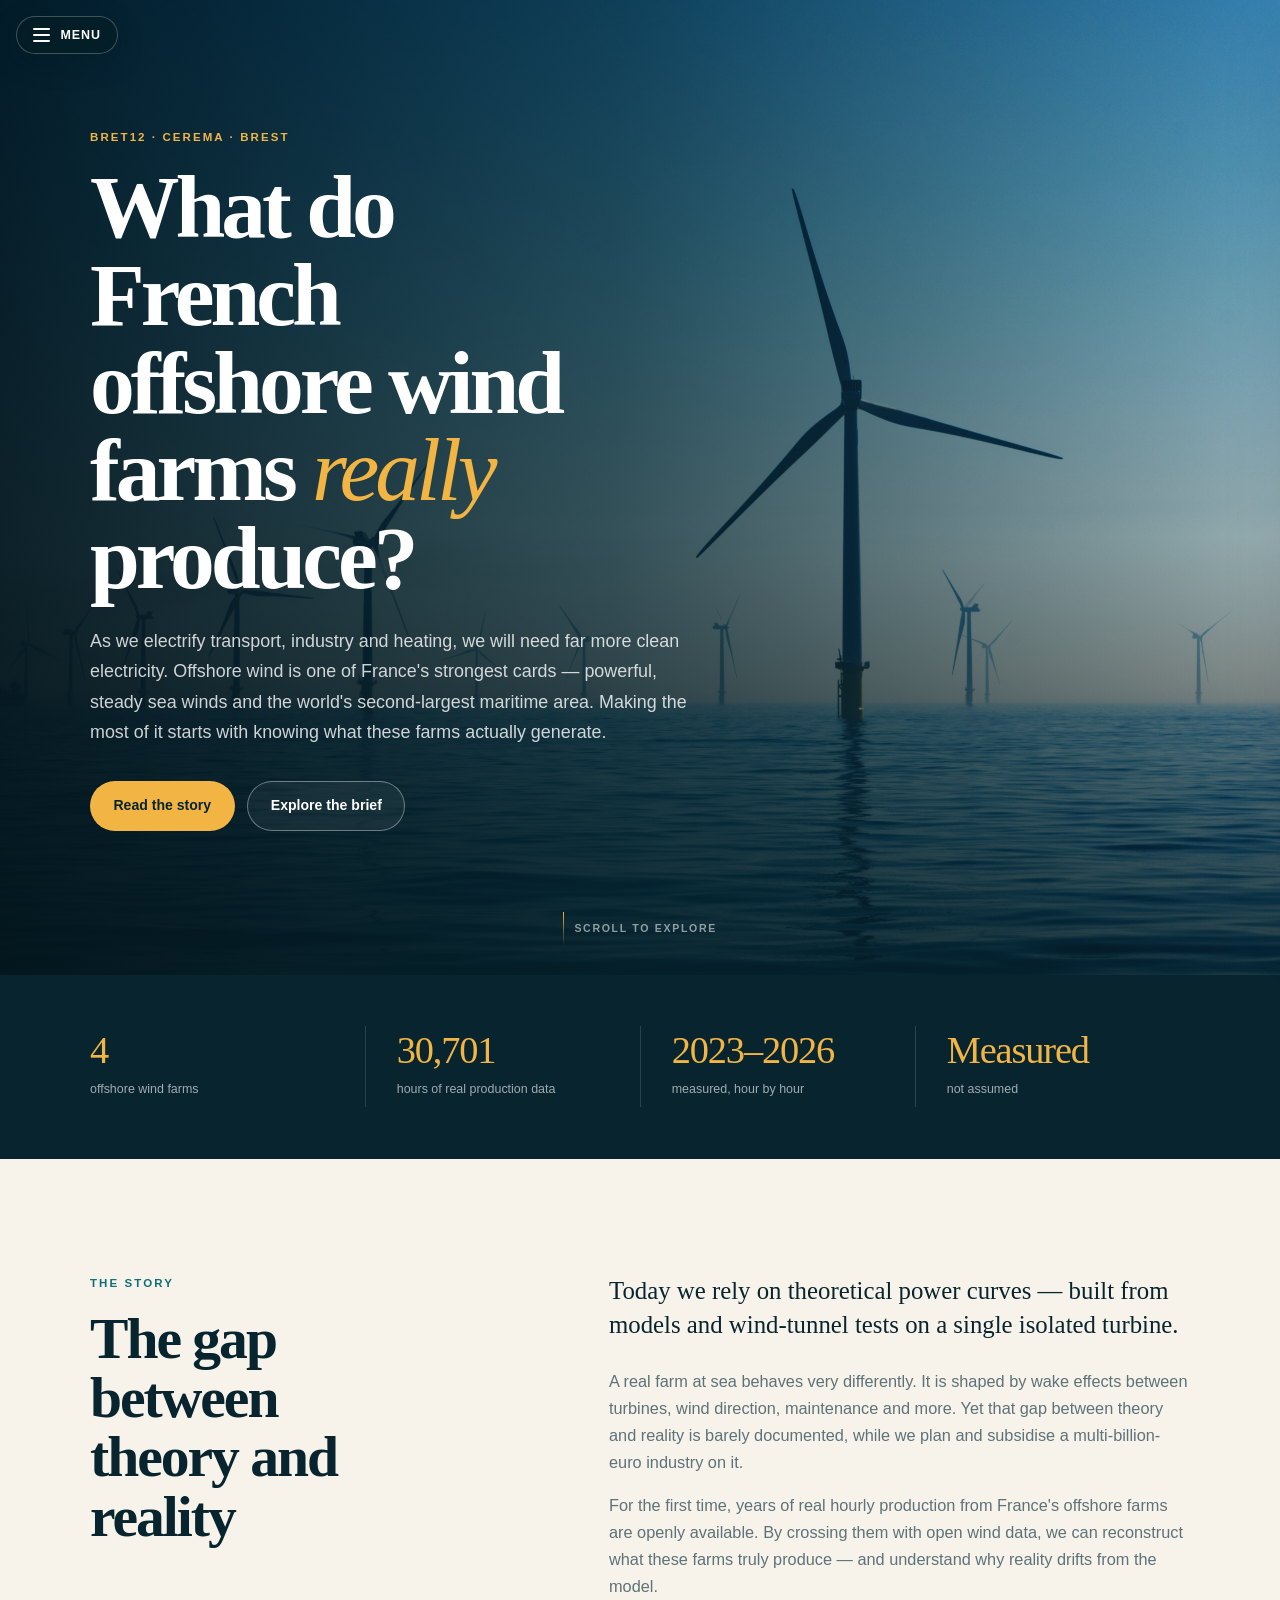
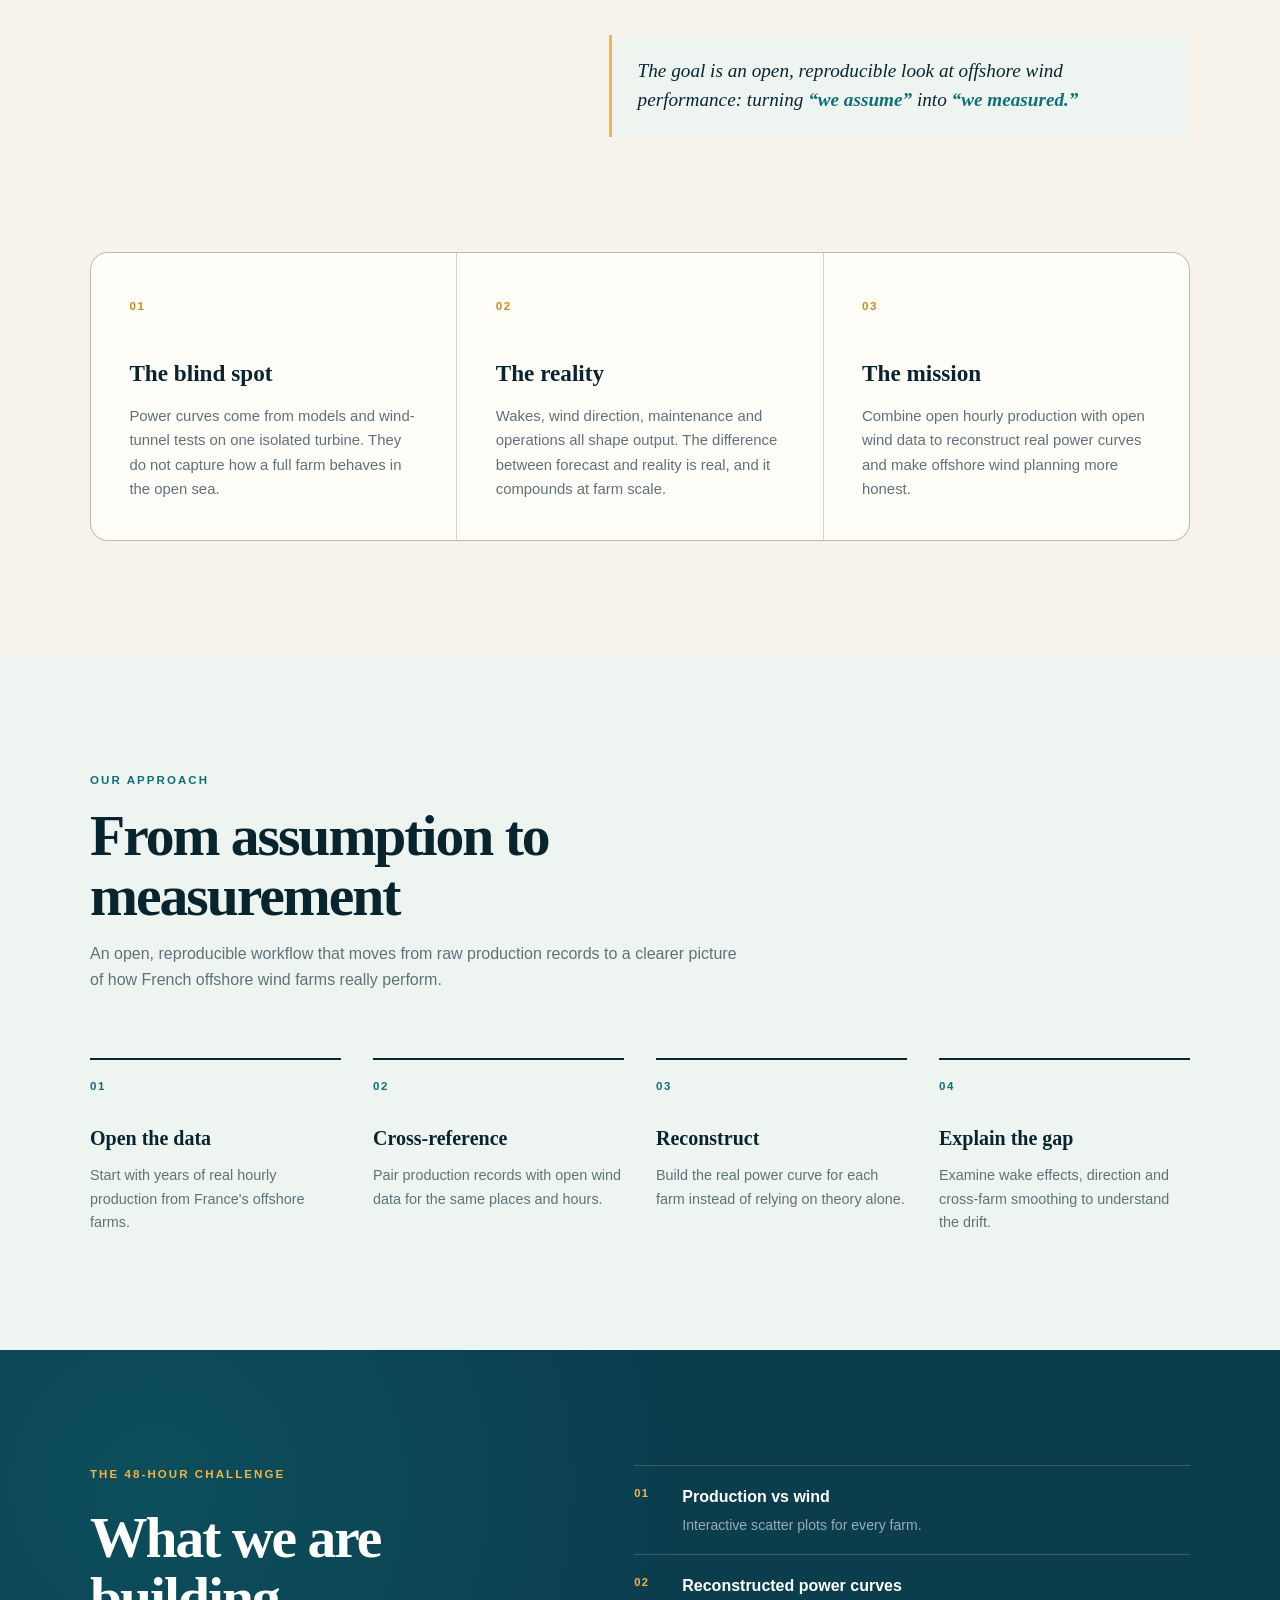
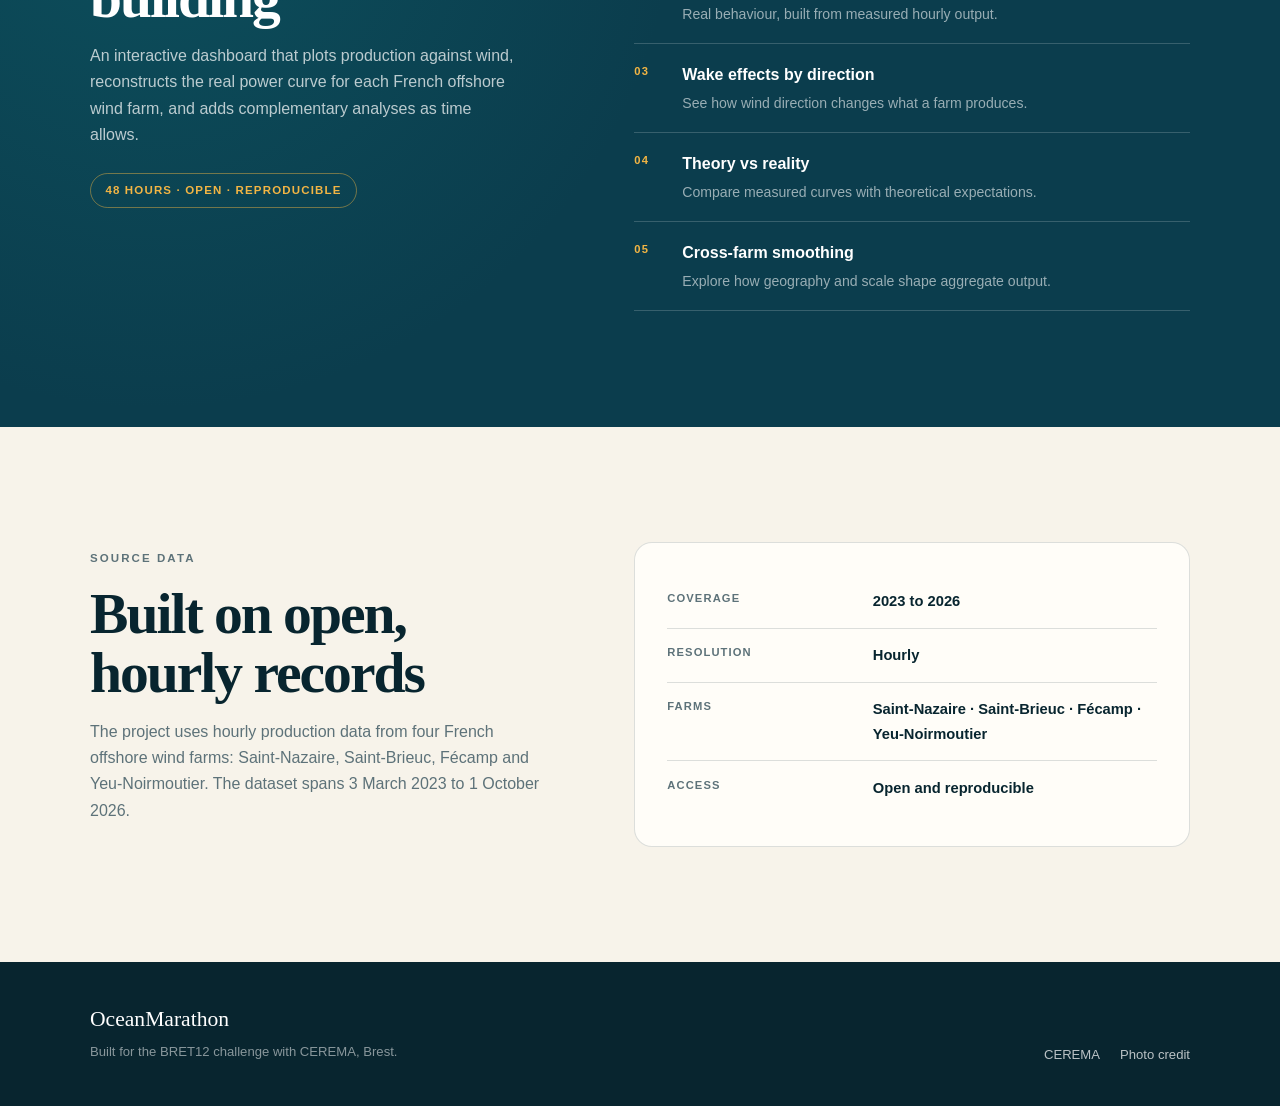
==== webpage/index.html @ 5b28c63f "Functional Webapp...remaining features, season based charts and extrapolate new windfarm.." ====
<!DOCTYPE html>
<html lang="en">

<head>
  <meta charset="UTF-8">
  <meta name="viewport" content="width=device-width, initial-scale=1.0">
  <meta name="description"
    content="OceanMarathon — an open, reproducible look at the real performance of French offshore wind farms.">
  <title>OceanMarathon — The real output of French offshore wind</title>
  <link rel="stylesheet" href="styles.css">
</head>

<body>
  <button class="panel-toggle" id="panelToggle" type="button" aria-controls="sidePanel" aria-expanded="false"
    aria-label="Open project menu">
    <span class="panel-toggle__icon" aria-hidden="true">
      <span></span>
      <span></span>
      <span></span>
    </span>
    <span class="panel-toggle__text">Menu</span>
  </button>

  <div class="panel-overlay" id="panelOverlay" aria-hidden="true"></div>

  <aside class="side-panel" id="sidePanel" aria-label="Project menu" aria-hidden="true">
    <div class="side-panel__inner">
      <p class="eyebrow">BRET12 · CEREMA</p>
      <h2 class="side-panel__title">OceanMarathon</h2>
      <p class="side-panel__lead">Turning assumptions about offshore wind into measurements.</p>

      <nav class="side-nav" aria-label="On this page">
        <a href="#overview">Overview</a>
        <a href="all4windfarms.html">All four wind farms</a>
        <a href="consumption.html">Commune coverage</a>
        <!-- <a href="saint-nazaire.html">Saint-Nazaire</a>
        <a href="saint-brieuc.html">Saint-Brieuc</a>
        <a href="fecamp.html">Fécamp</a>
        <a href="yeu-noirmoutier.html">Yeu-Noirmoutier</a> -->
        <a href="#story">The story</a>
        <a href="#approach">Our approach</a>
        <a href="#challenge">The 48-hour challenge</a>
        <a href="#data">Source data</a>
      </nav>

      <div class="side-panel__facts">
        <h3>Project facts</h3>
        <dl>
          <div>
            <dt>Organisation</dt>
            <dd>CEREMA</dd>
          </div>
          <div>
            <dt>Location</dt>
            <dd>Brest, France</dd>
          </div>
          <div>
            <dt>Challenge owner</dt>
            <dd>Matthieu Suire</dd>
          </div>
          <div>
            <dt>Focus</dt>
            <dd>Climate, energy and spatial planning</dd>
          </div>
          <div>
            <dt>Dataset</dt>
            <dd>30,701 hourly readings across four French offshore farms, 2023–2026</dd>
          </div>
        </dl>
      </div>

      <div class="side-panel__footer">
        <a href="https://www.cerema.fr/fr" target="_blank" rel="noreferrer">Visit CEREMA</a>
        <a href="https://unsplash.com/photos/white-electic-windmill-pONBhDyOFoM" target="_blank" rel="noreferrer">Photo:
          Nicholas Doherty</a>
      </div>
    </div>
  </aside>

  <main>
    <section class="hero" id="overview">
      <div class="hero__media" aria-hidden="true"></div>
      <div class="hero__content reveal">
        <p class="eyebrow eyebrow--light">BRET12 · CEREMA · Brest</p>
        <h1>What do French offshore wind farms <em>really</em> produce?</h1>
        <p class="hero__lead">
          As we electrify transport, industry and heating, we will need far more clean electricity.
          Offshore wind is one of France's strongest cards — powerful, steady sea winds and the
          world's second-largest maritime area. Making the most of it starts with knowing what
          these farms actually generate.
        </p>
        <div class="hero__actions">
          <a class="button button--primary" href="#story">Read the story</a>
          <a class="button button--ghost" href="#challenge">Explore the brief</a>
        </div>
      </div>
      <div class="hero__scroll" aria-hidden="true">
        <span></span>
        Scroll to explore
      </div>
    </section>

    <section class="stats" aria-label="Project at a glance">
      <div class="container stats__grid">
        <div class="stat reveal">
          <strong>4</strong>
          <span>offshore wind farms</span>
        </div>
        <div class="stat reveal">
          <strong>30,701</strong>
          <span>hours of real production data</span>
        </div>
        <div class="stat reveal">
          <strong>2023–2026</strong>
          <span>measured, hour by hour</span>
        </div>
        <div class="stat reveal">
          <strong>Measured</strong>
          <span>not assumed</span>
        </div>
      </div>
    </section>

    <section class="section story" id="story">
      <div class="container story__grid">
        <div class="story__intro reveal">
          <p class="eyebrow">The story</p>
          <h2>The gap between theory and reality</h2>
        </div>
        <div class="story__copy reveal">
          <p class="story__lead">
            Today we rely on theoretical power curves — built from models and wind-tunnel tests
            on a single isolated turbine.
          </p>
          <p>
            A real farm at sea behaves very differently. It is shaped by wake effects between
            turbines, wind direction, maintenance and more. Yet that gap between theory and
            reality is barely documented, while we plan and subsidise a multi-billion-euro
            industry on it.
          </p>
          <p>
            For the first time, years of real hourly production from France's offshore farms are
            openly available. By crossing them with open wind data, we can reconstruct what these
            farms truly produce — and understand why reality drifts from the model.
          </p>
          <blockquote>
            The goal is an open, reproducible look at offshore wind performance: turning
            <strong>“we assume”</strong> into <strong>“we measured.”</strong>
          </blockquote>
        </div>
      </div>
    </section>

    <section class="section cards-section" aria-label="Why this matters">
      <div class="container">
        <div class="card-grid">
          <article class="card reveal">
            <span class="card__number">01</span>
            <h3>The blind spot</h3>
            <p>
              Power curves come from models and wind-tunnel tests on one isolated turbine.
              They do not capture how a full farm behaves in the open sea.
            </p>
          </article>
          <article class="card reveal">
            <span class="card__number">02</span>
            <h3>The reality</h3>
            <p>
              Wakes, wind direction, maintenance and operations all shape output. The difference
              between forecast and reality is real, and it compounds at farm scale.
            </p>
          </article>
          <article class="card reveal">
            <span class="card__number">03</span>
            <h3>The mission</h3>
            <p>
              Combine open hourly production with open wind data to reconstruct real power curves
              and make offshore wind planning more honest.
            </p>
          </article>
        </div>
      </div>
    </section>

    <section class="section approach" id="approach">
      <div class="container">
        <div class="section-heading reveal">
          <p class="eyebrow">Our approach</p>
          <h2>From assumption to measurement</h2>
          <p>
            An open, reproducible workflow that moves from raw production records to a clearer
            picture of how French offshore wind farms really perform.
          </p>
        </div>
        <ol class="steps">
          <li class="step reveal">
            <span class="step__index">01</span>
            <div>
              <h3>Open the data</h3>
              <p>Start with years of real hourly production from France's offshore farms.</p>
            </div>
          </li>
          <li class="step reveal">
            <span class="step__index">02</span>
            <div>
              <h3>Cross-reference</h3>
              <p>Pair production records with open wind data for the same places and hours.</p>
            </div>
          </li>
          <li class="step reveal">
            <span class="step__index">03</span>
            <div>
              <h3>Reconstruct</h3>
              <p>Build the real power curve for each farm instead of relying on theory alone.</p>
            </div>
          </li>
          <li class="step reveal">
            <span class="step__index">04</span>
            <div>
              <h3>Explain the gap</h3>
              <p>Examine wake effects, direction and cross-farm smoothing to understand the drift.</p>
            </div>
          </li>
        </ol>
      </div>
    </section>

    <section class="section challenge" id="challenge">
      <div class="container challenge__grid">
        <div class="challenge__intro reveal">
          <p class="eyebrow eyebrow--light">The 48-hour challenge</p>
          <h2>What we are building</h2>
          <p>
            An interactive dashboard that plots production against wind, reconstructs the real
            power curve for each French offshore wind farm, and adds complementary analyses as
            time allows.
          </p>
          <span class="badge">48 hours · open · reproducible</span>
        </div>
        <ul class="challenge__list reveal">
          <li>
            <span>01</span>
            <div>
              <h3>Production vs wind</h3>
              <p>Interactive scatter plots for every farm.</p>
            </div>
          </li>
          <li>
            <span>02</span>
            <div>
              <h3>Reconstructed power curves</h3>
              <p>Real behaviour, built from measured hourly output.</p>
            </div>
          </li>
          <li>
            <span>03</span>
            <div>
              <h3>Wake effects by direction</h3>
              <p>See how wind direction changes what a farm produces.</p>
            </div>
          </li>
          <li>
            <span>04</span>
            <div>
              <h3>Theory vs reality</h3>
              <p>Compare measured curves with theoretical expectations.</p>
            </div>
          </li>
          <li>
            <span>05</span>
            <div>
              <h3>Cross-farm smoothing</h3>
              <p>Explore how geography and scale shape aggregate output.</p>
            </div>
          </li>
        </ul>
      </div>
    </section>

    <section class="section data" id="data">
      <div class="container data__grid">
        <div class="reveal">
          <p class="eyebrow">Source data</p>
          <h2>Built on open, hourly records</h2>
          <p>
            The project uses hourly production data from four French offshore wind farms:
            Saint-Nazaire, Saint-Brieuc, Fécamp and Yeu-Noirmoutier. The dataset spans
            3 March 2023 to 1 October 2026.
          </p>
        </div>
        <div class="data__panel reveal">
          <div>
            <span class="data__label">Coverage</span>
            <strong>2023 to 2026</strong>
          </div>
          <div>
            <span class="data__label">Resolution</span>
            <strong>Hourly</strong>
          </div>
          <div>
            <span class="data__label">Farms</span>
            <strong>Saint-Nazaire · Saint-Brieuc · Fécamp · Yeu-Noirmoutier</strong>
          </div>
          <div>
            <span class="data__label">Access</span>
            <strong>Open and reproducible</strong>
          </div>
        </div>
      </div>
    </section>
  </main>

  <footer class="footer">
    <div class="container footer__inner">
      <div>
        <p class="footer__brand">OceanMarathon</p>
        <p>Built for the BRET12 challenge with CEREMA, Brest.</p>
      </div>
      <div class="footer__links">
        <a href="https://www.cerema.fr/fr" target="_blank" rel="noreferrer">CEREMA</a>
        <a href="https://unsplash.com/photos/white-electic-windmill-pONBhDyOFoM" target="_blank" rel="noreferrer">Photo
          credit</a>
      </div>
    </div>
  </footer>

  <script src="script.js"></script>
</body>

</html>
---- webpage/styles.css ----
:root {
  --ink: #08252f;
  --ocean: #0b3d4d;
  --sea: #0f6f78;
  --sea-soft: #dcece8;
  --foam: #eef5f1;
  --sand: #f7f3ea;
  --paper: #fffdf8;
  --accent: #f2b544;
  --accent-deep: #c98a1f;
  --text: #1c343d;
  --muted: #5d7279;
  --line: rgba(8, 37, 47, 0.14);
  --shadow: 0 24px 70px rgba(4, 24, 31, 0.18);
  --serif: "Iowan Old Style", "Palatino Linotype", "Book Antiqua", Georgia, serif;
  --sans: "Segoe UI", "Helvetica Neue", Arial, sans-serif;
}

*,
*::before,
*::after {
  box-sizing: border-box;
}

html {
  scroll-behavior: smooth;
  scroll-padding-top: 2rem;
}

body {
  margin: 0;
  background: var(--sand);
  color: var(--text);
  font-family: var(--sans);
  font-size: 1rem;
  line-height: 1.65;
  -webkit-font-smoothing: antialiased;
}

body.panel-open {
  overflow: hidden;
}

h1,
h2,
h3,
p {
  margin-top: 0;
}

h1,
h2,
h3 {
  color: var(--ink);
  font-family: var(--serif);
  font-weight: 600;
}

a {
  color: inherit;
}

.container {
  width: 100%;
  max-width: 1180px;
  margin-inline: auto;
  padding-inline: clamp(1.25rem, 4vw, 2.5rem);
}

.eyebrow {
  margin-bottom: 1rem;
  color: var(--sea);
  font-size: 0.72rem;
  font-weight: 700;
  letter-spacing: 0.18em;
  text-transform: uppercase;
}

.eyebrow--light {
  color: var(--accent);
}

.panel-toggle {
  position: fixed;
  z-index: 1002;
  top: 1rem;
  left: 1rem;
  display: inline-flex;
  align-items: center;
  gap: 0.65rem;
  padding: 0.7rem 1rem;
  border: 1px solid rgba(255, 255, 255, 0.24);
  border-radius: 999px;
  background: rgba(5, 30, 38, 0.72);
  color: #fff;
  font-family: var(--sans);
  font-size: 0.78rem;
  font-weight: 700;
  letter-spacing: 0.08em;
  text-transform: uppercase;
  cursor: pointer;
  backdrop-filter: blur(12px);
  -webkit-backdrop-filter: blur(12px);
  box-shadow: 0 8px 28px rgba(4, 24, 31, 0.22);
  transition: background 180ms ease, border-color 180ms ease, transform 180ms ease;
}

.panel-toggle:hover {
  background: rgba(5, 30, 38, 0.92);
  border-color: rgba(255, 255, 255, 0.45);
  transform: translateY(-1px);
}

.panel-toggle:focus-visible {
  outline: 3px solid var(--accent);
  outline-offset: 3px;
}

.panel-toggle__icon {
  position: relative;
  display: grid;
  width: 17px;
  gap: 4px;
}

.panel-toggle__icon span {
  display: block;
  width: 100%;
  height: 2px;
  background: currentColor;
  border-radius: 2px;
  transition: transform 260ms ease, opacity 180ms ease;
}

body.panel-open .panel-toggle__icon span:nth-child(1) {
  transform: translateY(6px) rotate(45deg);
}

body.panel-open .panel-toggle__icon span:nth-child(2) {
  opacity: 0;
}

body.panel-open .panel-toggle__icon span:nth-child(3) {
  transform: translateY(-6px) rotate(-45deg);
}

.panel-overlay {
  position: fixed;
  z-index: 1000;
  inset: 0;
  background: rgba(3, 20, 26, 0.58);
  opacity: 0;
  pointer-events: none;
  transition: opacity 320ms ease;
}

body.panel-open .panel-overlay {
  opacity: 1;
  pointer-events: auto;
}

.side-panel {
  position: fixed;
  z-index: 1001;
  inset-block: 0;
  right: 0;
  width: min(24rem, 92vw);
  background: var(--paper);
  box-shadow: var(--shadow);
  transform: translateX(105%);
  transition: transform 420ms cubic-bezier(0.22, 1, 0.36, 1);
}

body.panel-open .side-panel {
  transform: translateX(0);
}

.side-panel__inner {
  display: flex;
  height: 100%;
  flex-direction: column;
  overflow-y: auto;
  padding: 5.25rem 1.75rem 2rem;
}

.side-panel__title {
  margin-bottom: 0.5rem;
  font-size: 2.4rem;
  letter-spacing: -0.03em;
  line-height: 1;
}

.side-panel__lead {
  margin-bottom: 2rem;
  color: var(--muted);
  font-size: 0.95rem;
}

.side-nav {
  display: grid;
  margin-bottom: 2.25rem;
  border-top: 1px solid var(--line);
}

.side-nav a {
  padding: 0.85rem 0;
  border-bottom: 1px solid var(--line);
  color: var(--ink);
  font-family: var(--serif);
  font-size: 1.1rem;
  text-decoration: none;
  transition: color 160ms ease, padding-left 160ms ease;
}

.side-nav a:hover,
.side-nav a:focus-visible {
  padding-left: 0.4rem;
  color: var(--sea);
}

.side-nav a[aria-current="page"] {
  padding-left: 0.4rem;
  color: var(--sea);
  font-style: italic;
}

.side-panel__facts h3 {
  margin-bottom: 0.85rem;
  font-family: var(--sans);
  font-size: 0.72rem;
  letter-spacing: 0.16em;
  text-transform: uppercase;
}

.side-panel__facts dl {
  display: grid;
  gap: 0.9rem;
  margin: 0;
}

.side-panel__facts dl div {
  display: grid;
  gap: 0.1rem;
}

.side-panel__facts dt {
  color: var(--muted);
  font-size: 0.68rem;
  font-weight: 700;
  letter-spacing: 0.1em;
  text-transform: uppercase;
}

.side-panel__facts dd {
  margin: 0;
  color: var(--text);
  font-size: 0.88rem;
  line-height: 1.45;
}

.side-panel__footer {
  display: flex;
  flex-wrap: wrap;
  gap: 0.4rem 1.1rem;
  margin-top: auto;
  padding-top: 2rem;
  border-top: 1px solid var(--line);
  font-size: 0.78rem;
}

.side-panel__footer a {
  color: var(--sea);
  text-decoration: none;
}

.side-panel__footer a:hover {
  text-decoration: underline;
}

.hero {
  position: relative;
  display: flex;
  min-height: 100svh;
  align-items: center;
  overflow: hidden;
  background: var(--ink);
  color: #fff;
}

.hero__media {
  position: absolute;
  inset: 0;
  background-image: url("Images/nicholas-doherty-pONBhDyOFoM-unsplash.jpg");
  background-position: center;
  background-size: cover;
  transform: scale(1.02);
}

.hero__media::after {
  position: absolute;
  inset: 0;
  background:
    linear-gradient(90deg, rgba(3, 21, 28, 0.92) 0%, rgba(4, 32, 41, 0.72) 48%, rgba(4, 32, 41, 0.24) 100%),
    linear-gradient(0deg, rgba(3, 21, 28, 0.72) 0%, transparent 45%);
  content: "";
}

.hero__content {
  position: relative;
  z-index: 1;
  width: 100%;
  max-width: 1180px;
  margin-inline: auto;
  padding: 8rem clamp(1.25rem, 4vw, 2.5rem) 9rem;
}

.hero h1 {
  max-width: 12ch;
  margin-bottom: 1.5rem;
  color: #fff;
  font-size: clamp(2.9rem, 7vw, 5.9rem);
  letter-spacing: -0.045em;
  line-height: 0.98;
}

.hero h1 em {
  color: var(--accent);
  font-weight: 500;
}

.hero__lead {
  max-width: 620px;
  margin-bottom: 2.1rem;
  color: rgba(255, 255, 255, 0.8);
  font-size: clamp(1rem, 1.5vw, 1.12rem);
  line-height: 1.7;
}

.hero__actions {
  display: flex;
  flex-wrap: wrap;
  gap: 0.8rem;
}

.button {
  display: inline-flex;
  align-items: center;
  justify-content: center;
  min-height: 3rem;
  padding: 0.75rem 1.4rem;
  border: 1px solid transparent;
  border-radius: 999px;
  font-size: 0.88rem;
  font-weight: 700;
  text-decoration: none;
  transition: background 180ms ease, border-color 180ms ease, color 180ms ease, transform 180ms ease;
}

.button:hover {
  transform: translateY(-2px);
}

.button--primary {
  background: var(--accent);
  color: var(--ink);
}

.button--primary:hover {
  background: #ffc85c;
}

.button--ghost {
  border-color: rgba(255, 255, 255, 0.38);
  background: rgba(255, 255, 255, 0.05);
  color: #fff;
}

.button--ghost:hover {
  border-color: #fff;
  background: rgba(255, 255, 255, 0.12);
}

.hero__scroll {
  position: absolute;
  z-index: 1;
  bottom: 1.8rem;
  left: 50%;
  display: flex;
  align-items: center;
  gap: 0.65rem;
  color: rgba(255, 255, 255, 0.55);
  font-size: 0.66rem;
  font-weight: 700;
  letter-spacing: 0.16em;
  text-transform: uppercase;
  transform: translateX(-50%);
}

.hero__scroll span {
  display: block;
  width: 1px;
  height: 34px;
  background: linear-gradient(var(--accent), transparent);
}

.stats {
  background: var(--ink);
  color: #fff;
}

.stats__grid {
  display: grid;
  grid-template-columns: repeat(4, 1fr);
  padding-block: clamp(2.2rem, 4vw, 3.4rem);
}

.stat {
  padding: 0.35rem clamp(0.8rem, 2.4vw, 2rem);
  border-left: 1px solid rgba(255, 255, 255, 0.14);
}

.stat:first-child {
  padding-left: 0;
  border-left: 0;
}

.stat strong {
  display: block;
  margin-bottom: 0.35rem;
  color: var(--accent);
  font-family: var(--serif);
  font-size: clamp(1.65rem, 3vw, 2.5rem);
  font-weight: 500;
  letter-spacing: -0.03em;
  line-height: 1;
}

.stat span {
  color: rgba(255, 255, 255, 0.62);
  font-size: 0.78rem;
}

.section {
  padding-block: clamp(4.5rem, 9vw, 8rem);
}

.story__grid {
  display: grid;
  grid-template-columns: 0.85fr 1.15fr;
  gap: clamp(2rem, 7vw, 6rem);
  align-items: start;
}

.section h2 {
  margin-bottom: 1rem;
  font-size: clamp(2.15rem, 4.5vw, 3.8rem);
  letter-spacing: -0.035em;
  line-height: 1.03;
}

.story__intro h2 {
  max-width: 9ch;
}

.story__copy {
  max-width: 640px;
  color: var(--muted);
  font-size: 1.02rem;
}

.story__lead {
  color: var(--ink);
  font-family: var(--serif);
  font-size: clamp(1.25rem, 2vw, 1.55rem);
  line-height: 1.4;
}

.story blockquote {
  margin: 2.2rem 0 0;
  padding: 1.4rem 1.6rem;
  border-left: 3px solid var(--accent);
  background: var(--foam);
  color: var(--ink);
  font-family: var(--serif);
  font-size: 1.2rem;
  font-style: italic;
  line-height: 1.5;
}

.story blockquote strong {
  color: var(--sea);
  font-weight: 600;
}

.cards-section {
  padding-top: 0;
}

.card-grid {
  display: grid;
  grid-template-columns: repeat(3, 1fr);
  gap: 1px;
  overflow: hidden;
  border: 1px solid var(--line);
  border-radius: 18px;
  background: var(--line);
}

.card {
  padding: clamp(1.6rem, 3.5vw, 2.4rem);
  background: var(--paper);
}

.card__number {
  display: inline-block;
  margin-bottom: 2.4rem;
  color: var(--accent-deep);
  font-size: 0.72rem;
  font-weight: 700;
  letter-spacing: 0.14em;
}

.card h3 {
  margin-bottom: 0.7rem;
  font-size: 1.45rem;
}

.card p {
  margin: 0;
  color: var(--muted);
  font-size: 0.93rem;
}

.approach {
  background: var(--foam);
}

.section-heading {
  max-width: 660px;
  margin-bottom: clamp(2.5rem, 5vw, 4rem);
}

.section-heading>p:last-child {
  color: var(--muted);
}

.steps {
  display: grid;
  grid-template-columns: repeat(4, 1fr);
  gap: clamp(1rem, 2.5vw, 2rem);
  margin: 0;
  padding: 0;
  list-style: none;
}

.step {
  padding-top: 1.1rem;
  border-top: 2px solid var(--ink);
}

.step__index {
  display: block;
  margin-bottom: 1.6rem;
  color: var(--sea);
  font-size: 0.72rem;
  font-weight: 700;
  letter-spacing: 0.14em;
}

.step h3 {
  margin-bottom: 0.55rem;
  font-size: 1.25rem;
}

.step p {
  margin: 0;
  color: var(--muted);
  font-size: 0.9rem;
}

.challenge {
  background:
    radial-gradient(circle at 12% 20%, rgba(15, 111, 120, 0.35), transparent 42%),
    var(--ocean);
  color: rgba(255, 255, 255, 0.72);
}

.challenge__grid {
  display: grid;
  grid-template-columns: 0.9fr 1.1fr;
  gap: clamp(2.5rem, 7vw, 6rem);
  align-items: start;
}

.challenge h2 {
  color: #fff;
}

.challenge__intro p {
  max-width: 430px;
  margin-bottom: 1.5rem;
}

.badge {
  display: inline-block;
  padding: 0.45rem 0.9rem;
  border: 1px solid rgba(242, 181, 68, 0.45);
  border-radius: 999px;
  color: var(--accent);
  font-size: 0.72rem;
  font-weight: 700;
  letter-spacing: 0.1em;
  text-transform: uppercase;
}

.challenge__list {
  margin: 0;
  padding: 0;
  border-top: 1px solid rgba(255, 255, 255, 0.18);
  list-style: none;
}

.challenge__list li {
  display: grid;
  grid-template-columns: 2.4rem 1fr;
  gap: 0.6rem;
  padding: 1.1rem 0;
  border-bottom: 1px solid rgba(255, 255, 255, 0.18);
}

.challenge__list li>span {
  color: var(--accent);
  font-size: 0.7rem;
  font-weight: 700;
  letter-spacing: 0.12em;
}

.challenge__list h3 {
  margin-bottom: 0.2rem;
  color: #fff;
  font-family: var(--sans);
  font-size: 1rem;
  font-weight: 600;
}

.challenge__list p {
  margin: 0;
  color: rgba(255, 255, 255, 0.58);
  font-size: 0.88rem;
}

.data__grid {
  display: grid;
  grid-template-columns: 0.9fr 1.1fr;
  gap: clamp(2.5rem, 7vw, 6rem);
  align-items: center;
}

.data__grid p {
  max-width: 470px;
  color: var(--muted);
}

.data__panel {
  padding: clamp(1.4rem, 3vw, 2rem);
  border: 1px solid var(--line);
  border-radius: 18px;
  background: var(--paper);
}

.data__panel>div {
  display: grid;
  grid-template-columns: 0.8fr 1.2fr;
  gap: 1rem;
  padding: 0.9rem 0;
  border-bottom: 1px solid var(--line);
}

.data__panel>div:last-child {
  border-bottom: 0;
}

.data__label {
  color: var(--muted);
  font-size: 0.7rem;
  font-weight: 700;
  letter-spacing: 0.1em;
  text-transform: uppercase;
}

.data__panel strong {
  color: var(--ink);
  font-size: 0.92rem;
  font-weight: 600;
}

.subpage-head {
  position: relative;
  overflow: hidden;
  padding: clamp(2.5rem, 10vw, 4.5rem) 0 clamp(2.75rem, 5vw, 4rem);
  background:
    radial-gradient(circle at 82% 18%, rgba(15, 111, 120, 0.42), transparent 42%),
    var(--ink);
  color: rgba(255, 255, 255, 0.7);
}

.subpage-head h1 {
  max-width: 16ch;
  margin-bottom: 1rem;
  color: #fff;
  font-size: clamp(2.5rem, 5vw, 4.25rem);
  letter-spacing: -0.04em;
  line-height: 1;
}

.subpage-head p:not(.eyebrow) {
  max-width: 590px;
  margin-bottom: 0;
}

.back-link {
  display: inline-block;
  margin-bottom: 2.5rem;
  color: var(--accent);
  font-size: 0.72rem;
  font-weight: 700;
  letter-spacing: 0.12em;
  text-decoration: none;
  text-transform: uppercase;
}

.back-link:hover,
.back-link:focus-visible {
  text-decoration: underline;
}

.farm-grid {
  display: grid;
  grid-template-columns: repeat(2, 1fr);
  gap: 1.25rem;
}

.farm-card {
  position: relative;
  display: flex;
  min-height: 280px;
  flex-direction: column;
  padding: clamp(1.6rem, 3.5vw, 2.4rem);
  overflow: hidden;
  border: 1px solid var(--line);
  border-radius: 18px;
  background: var(--paper);
  color: inherit;
  text-decoration: none;
  transition: transform 200ms ease, box-shadow 200ms ease;
}

.farm-card::before {
  position: absolute;
  inset: 0 0 auto;
  height: 3px;
  background: var(--accent);
  content: "";
}

.farm-card:hover {
  transform: translateY(-4px);
  box-shadow: 0 20px 50px rgba(8, 37, 47, 0.1);
}

.farm-card:hover h2 {
  color: var(--sea);
}

.farm-card:focus-visible {
  outline: 3px solid var(--sea);
  outline-offset: 3px;
}

.farm-card__tag {
  margin-bottom: 1.5rem;
  color: var(--sea);
  font-size: 0.68rem;
  font-weight: 700;
  letter-spacing: 0.14em;
  text-transform: uppercase;
}

.farm-card h2 {
  margin-bottom: 0.6rem;
  font-size: clamp(1.7rem, 3vw, 2.25rem);
  letter-spacing: -0.03em;
  transition: color 180ms ease;
}

.farm-card p {
  color: var(--muted);
  font-size: 0.93rem;
}

.farm-card__meta {
  margin-top: auto;
  padding-top: 1.4rem;
  border-top: 1px solid var(--line);
  color: var(--muted);
  font-size: 0.74rem;
  letter-spacing: 0.04em;
}

.page-note {
  max-width: 560px;
  margin: clamp(2.5rem, 5vw, 4rem) auto 0;
  color: var(--muted);
  font-size: 0.9rem;
  text-align: center;
}

.footer {
  padding-block: 2.5rem;
  background: var(--ink);
  color: rgba(255, 255, 255, 0.52);
  font-size: 0.82rem;
}

.footer__inner {
  display: flex;
  flex-wrap: wrap;
  align-items: flex-end;
  justify-content: space-between;
  gap: 1.5rem;
}

.footer p {
  margin-bottom: 0.2rem;
}

.footer__brand {
  color: #fff;
  font-family: var(--serif);
  font-size: 1.35rem;
}

.footer__links {
  display: flex;
  gap: 1.25rem;
}

.footer a {
  color: rgba(255, 255, 255, 0.72);
  text-decoration: none;
}

.footer a:hover {
  color: var(--accent);
}

.reveal.is-visible {
  animation: fade-up 760ms cubic-bezier(0.22, 1, 0.36, 1) both;
}

@keyframes fade-up {
  from {
    opacity: 0;
    transform: translateY(22px);
  }

  to {
    opacity: 1;
    transform: translateY(0);
  }
}

@media (max-width: 1000px) {
  .card-grid {
    grid-template-columns: 1fr;
  }

  .card__number {
    margin-bottom: 1.2rem;
  }

  .steps {
    grid-template-columns: repeat(2, 1fr);
    row-gap: 2.5rem;
  }

  .story__grid,
  .challenge__grid,
  .data__grid {
    grid-template-columns: 1fr;
  }

  .story__intro h2 {
    max-width: 16ch;
  }
}

@media (max-width: 680px) {
  .hero {
    min-height: 92svh;
  }

  .hero__content {
    padding-top: 7rem;
    padding-bottom: 7rem;
  }

  .hero h1 {
    max-width: 100%;
  }

  .hero__scroll {
    display: none;
  }

  .stats__grid {
    grid-template-columns: repeat(2, 1fr);
    gap: 1.4rem 0;
  }

  .stat {
    padding-left: 0.9rem;
  }

  .stat:first-child,
  .stat:nth-child(3) {
    padding-left: 0;
    border-left: 0;
  }

  .stat:nth-child(3) {
    padding-top: 1.2rem;
    border-top: 1px solid rgba(255, 255, 255, 0.14);
  }

  .stat:nth-child(4) {
    padding-top: 1.2rem;
    border-top: 1px solid rgba(255, 255, 255, 0.14);
  }

  .steps {
    grid-template-columns: 1fr;
  }

  .farm-grid {
    grid-template-columns: 1fr;
  }

  .data__panel>div {
    grid-template-columns: 1fr;
    gap: 0.15rem;
  }

  .side-panel {
    width: min(24rem, 100vw);
  }

  .side-panel__inner {
    padding-inline: 1.4rem;
  }

  .footer__inner {
    align-items: flex-start;
  }
}

@media (prefers-reduced-motion: reduce) {
  html {
    scroll-behavior: auto;
  }

  *,
  *::before,
  *::after {
    animation-duration: 0.01ms !important;
    animation-iteration-count: 1 !important;
    transition-duration: 0.01ms !important;
  }
}
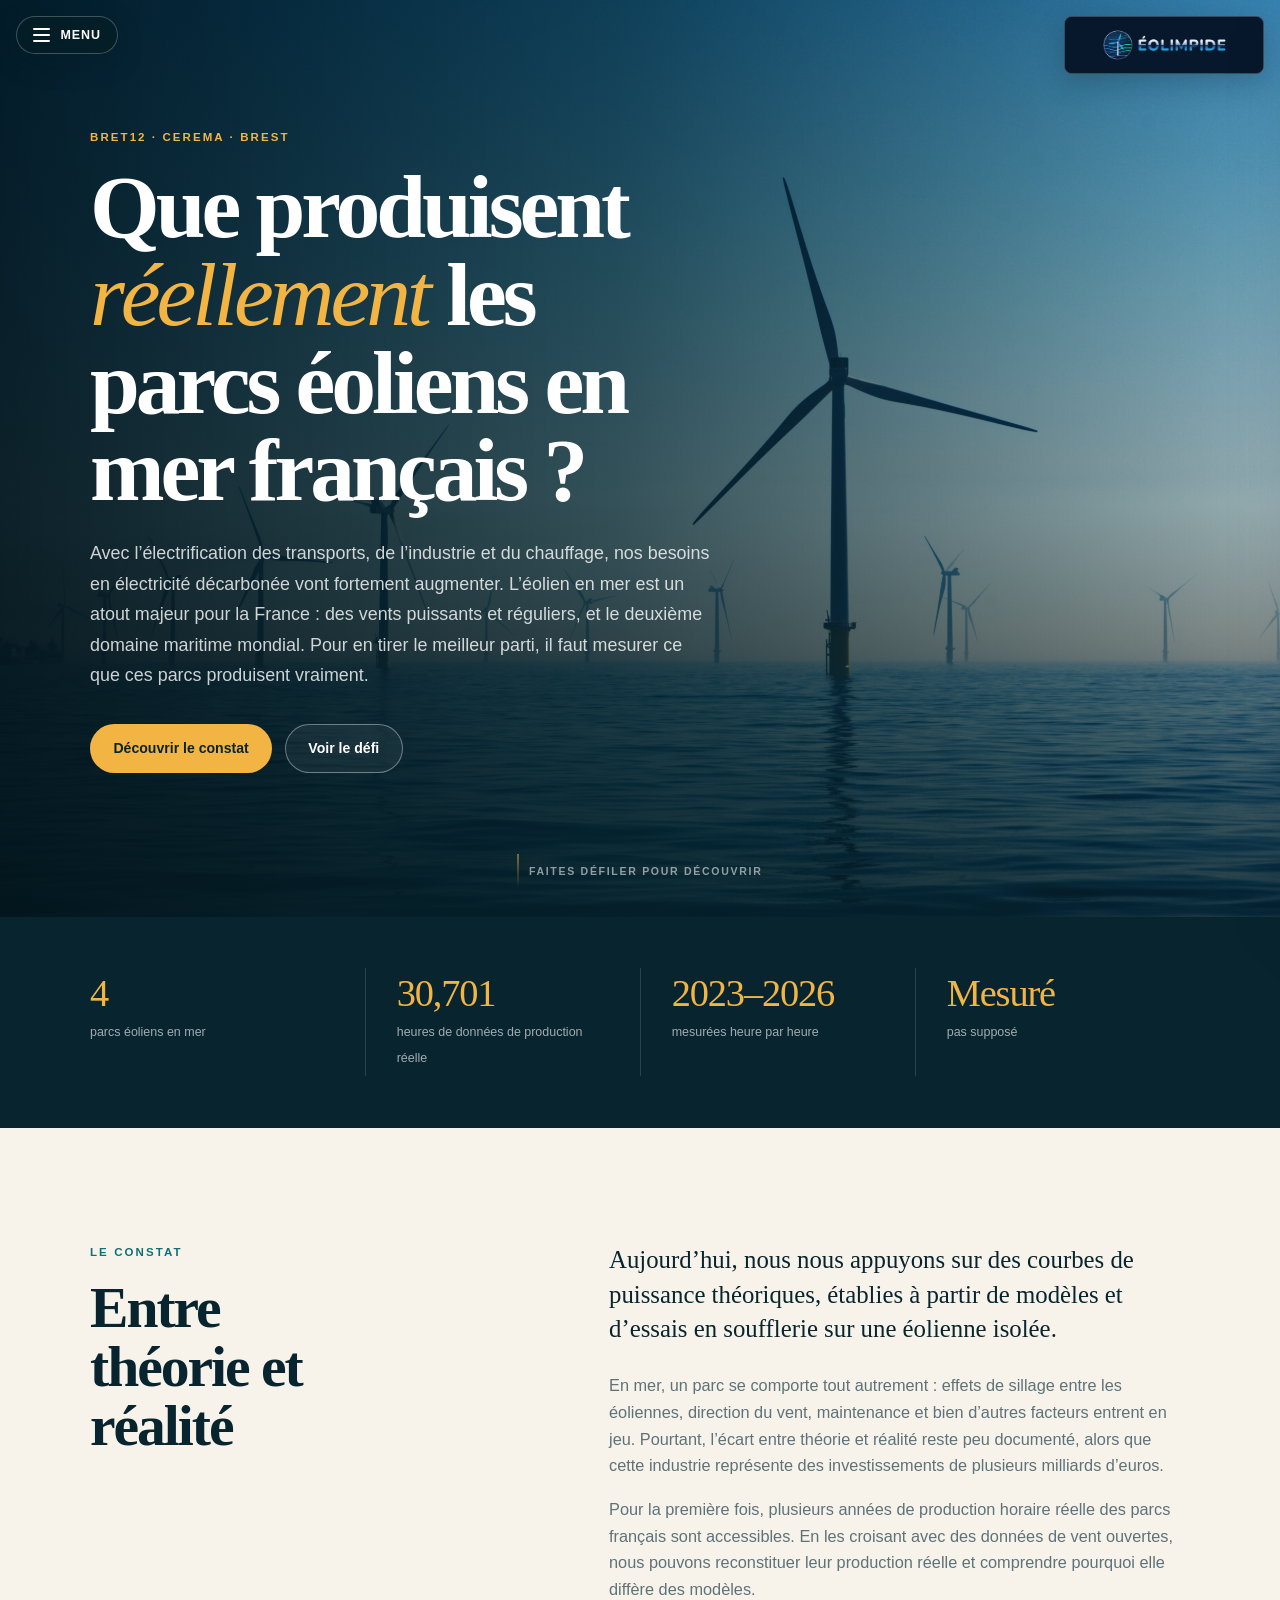
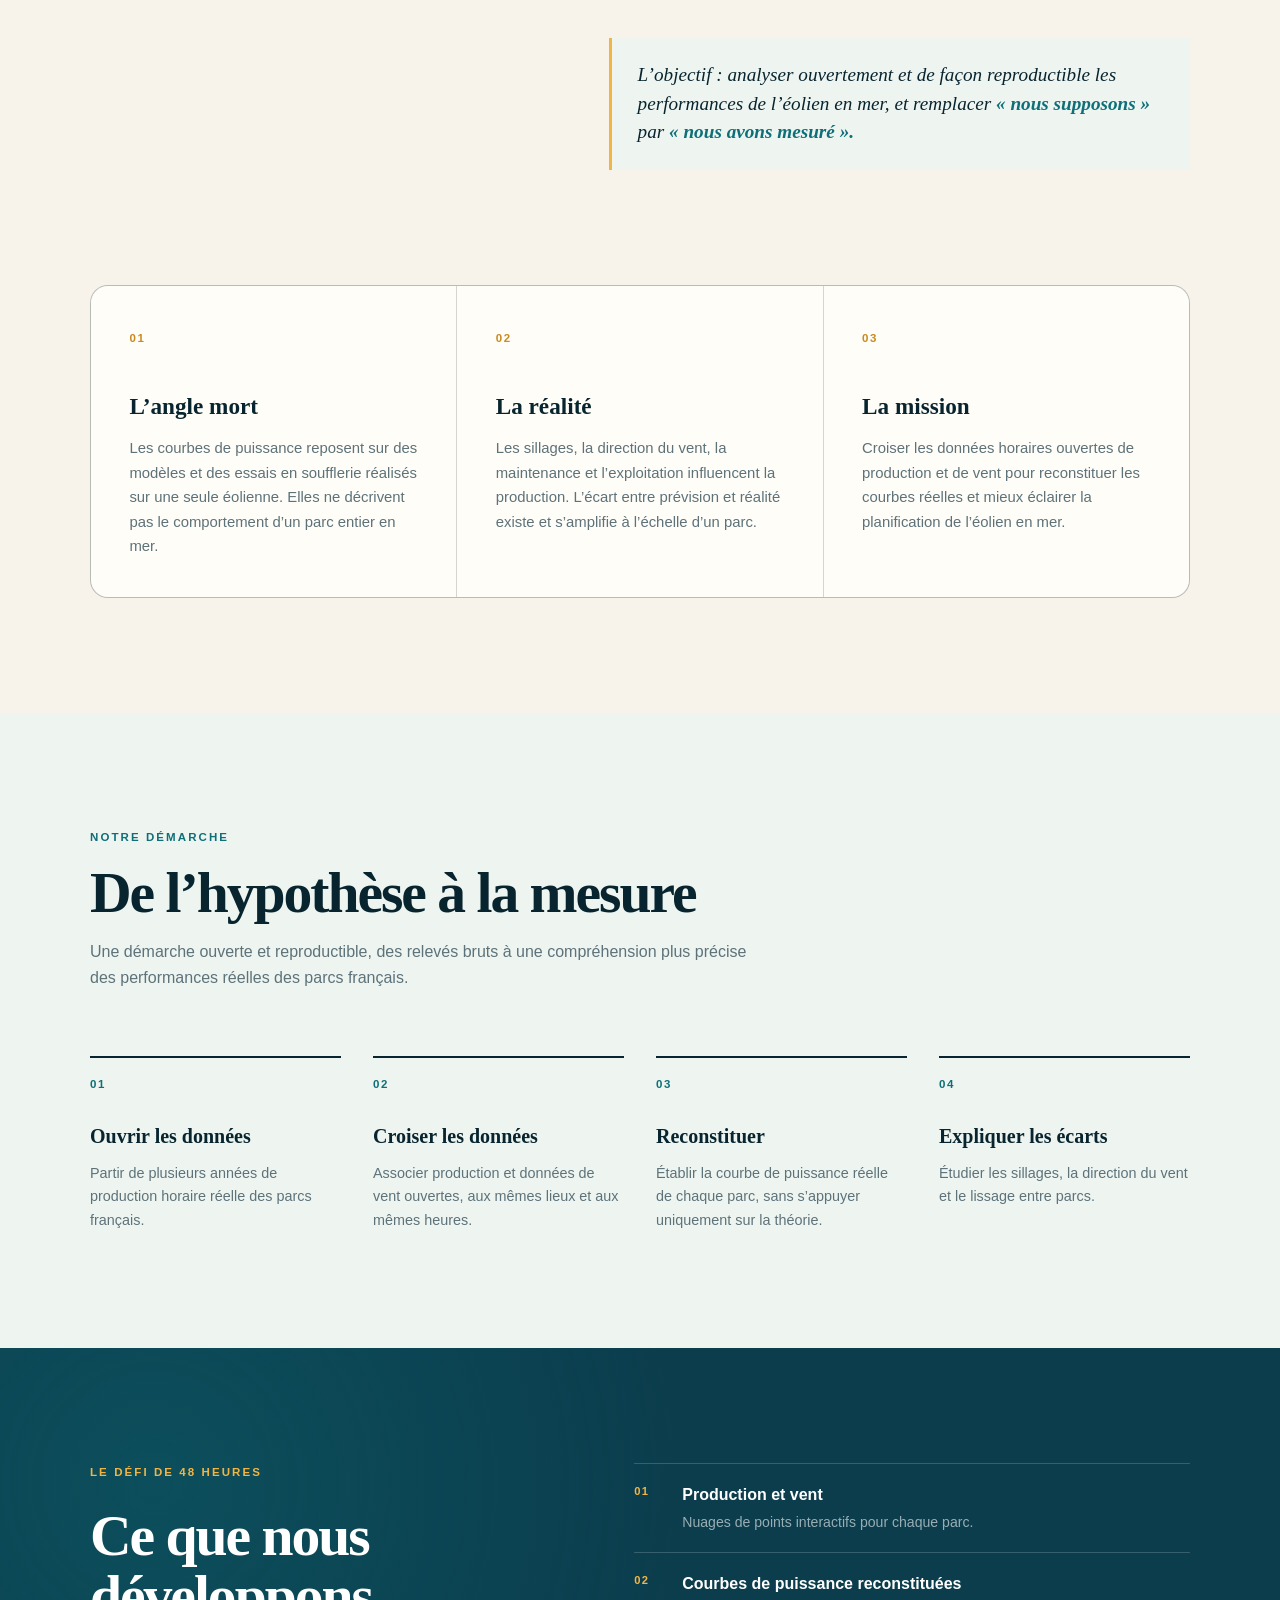
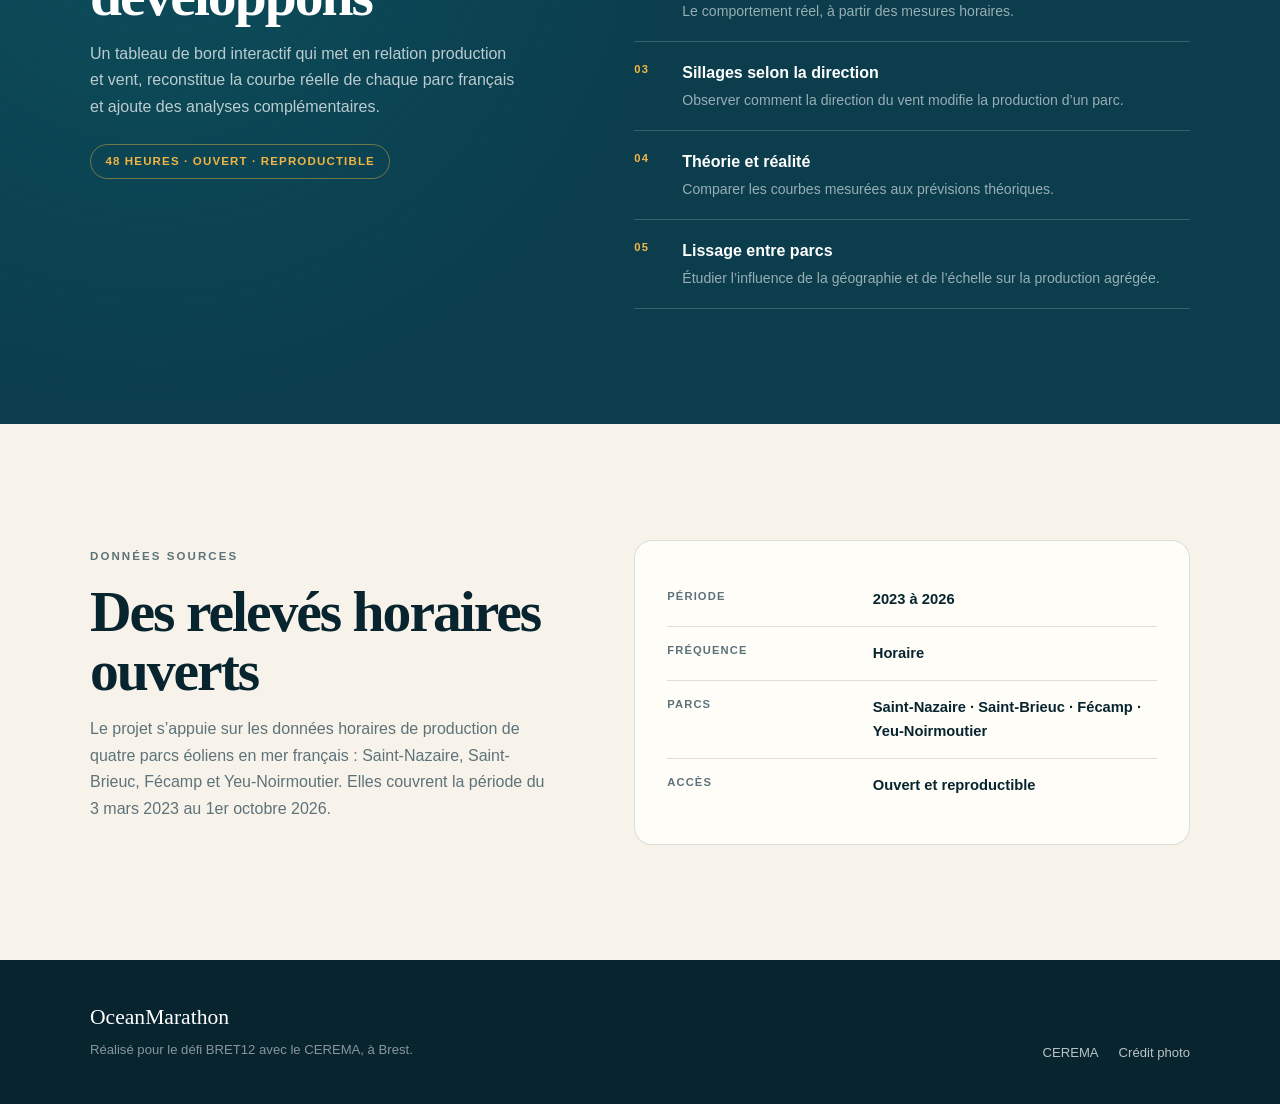
==== commit 1d377992: "New fr vers" ====
--- a/webpage/index.html
+++ b/webpage/index.html
@@ -1,18 +1,21 @@
 <!DOCTYPE html>
-<html lang="en">
+<html lang="fr">
 
 <head>
   <meta charset="UTF-8">
   <meta name="viewport" content="width=device-width, initial-scale=1.0">
   <meta name="description"
-    content="OceanMarathon — an open, reproducible look at the real performance of French offshore wind farms.">
-  <title>OceanMarathon — The real output of French offshore wind</title>
+    content="OceanMarathon — une exploration ouverte et reproductible des performances réelles des parcs éoliens en mer français.">
+  <title>OceanMarathon — La production réelle de l’éolien en mer français</title>
   <link rel="stylesheet" href="styles.css">
 </head>
 
 <body>
+  <a class="site-brand" href="index.html" aria-label="Accueil OceanMarathon">
+    <img src="Images/mais%20combien%20produit%20un%20parc%20e%CC%81olien%20en%20mer%20.png" alt="Logo ÉOLIMPIDE">
+  </a>
   <button class="panel-toggle" id="panelToggle" type="button" aria-controls="sidePanel" aria-expanded="false"
-    aria-label="Open project menu">
+    aria-label="Ouvrir le menu du projet">
     <span class="panel-toggle__icon" aria-hidden="true">
       <span></span>
       <span></span>
@@ -23,55 +26,56 @@
 
   <div class="panel-overlay" id="panelOverlay" aria-hidden="true"></div>
 
-  <aside class="side-panel" id="sidePanel" aria-label="Project menu" aria-hidden="true">
+  <aside class="side-panel" id="sidePanel" aria-label="Menu du projet" aria-hidden="true">
     <div class="side-panel__inner">
       <p class="eyebrow">BRET12 · CEREMA</p>
       <h2 class="side-panel__title">OceanMarathon</h2>
-      <p class="side-panel__lead">Turning assumptions about offshore wind into measurements.</p>
-
-      <nav class="side-nav" aria-label="On this page">
-        <a href="#overview">Overview</a>
-        <a href="all4windfarms.html">All four wind farms</a>
-        <a href="consumption.html">Commune coverage</a>
+      <p class="side-panel__lead">Passer des hypothèses sur l’éolien en mer à des mesures réelles.</p>
+
+      <nav class="side-nav" aria-label="Navigation sur cette page">
+        <a href="#overview">Accueil</a>
+        <a href="all4windfarms.html">Les quatre parcs</a>
+        <a href="consumption.html">Couverture des communes</a>
+        <a href="new-wind-farm.html">Nouveau parc éolien</a>
         <!-- <a href="saint-nazaire.html">Saint-Nazaire</a>
         <a href="saint-brieuc.html">Saint-Brieuc</a>
         <a href="fecamp.html">Fécamp</a>
         <a href="yeu-noirmoutier.html">Yeu-Noirmoutier</a> -->
-        <a href="#story">The story</a>
-        <a href="#approach">Our approach</a>
-        <a href="#challenge">The 48-hour challenge</a>
-        <a href="#data">Source data</a>
+        <a href="#story">Le constat</a>
+        <a href="#approach">Notre démarche</a>
+        <a href="#challenge">Le défi de 48 heures</a>
+        <a href="#data">Données sources</a>
       </nav>
 
       <div class="side-panel__facts">
-        <h3>Project facts</h3>
+        <h3>Le projet en bref</h3>
         <dl>
           <div>
             <dt>Organisation</dt>
             <dd>CEREMA</dd>
           </div>
           <div>
-            <dt>Location</dt>
+            <dt>Lieu</dt>
             <dd>Brest, France</dd>
           </div>
           <div>
-            <dt>Challenge owner</dt>
+            <dt>Responsable du défi</dt>
             <dd>Matthieu Suire</dd>
           </div>
           <div>
-            <dt>Focus</dt>
-            <dd>Climate, energy and spatial planning</dd>
-          </div>
-          <div>
-            <dt>Dataset</dt>
-            <dd>30,701 hourly readings across four French offshore farms, 2023–2026</dd>
+            <dt>Thématiques</dt>
+            <dd>Climat, énergie et aménagement du territoire</dd>
+          </div>
+          <div>
+            <dt>Jeu de données</dt>
+            <dd>30 701 relevés horaires pour quatre parcs éoliens en mer français, de 2023 à 2026</dd>
           </div>
         </dl>
       </div>
 
       <div class="side-panel__footer">
-        <a href="https://www.cerema.fr/fr" target="_blank" rel="noreferrer">Visit CEREMA</a>
-        <a href="https://unsplash.com/photos/white-electic-windmill-pONBhDyOFoM" target="_blank" rel="noreferrer">Photo:
+        <a href="https://www.cerema.fr/fr" target="_blank" rel="noreferrer">Visiter le CEREMA</a>
+        <a href="https://unsplash.com/photos/white-electic-windmill-pONBhDyOFoM" target="_blank" rel="noreferrer">Photo :
           Nicholas Doherty</a>
       </div>
     </div>
@@ -82,41 +86,41 @@
       <div class="hero__media" aria-hidden="true"></div>
       <div class="hero__content reveal">
         <p class="eyebrow eyebrow--light">BRET12 · CEREMA · Brest</p>
-        <h1>What do French offshore wind farms <em>really</em> produce?</h1>
+        <h1>Que produisent <em>réellement</em> les parcs éoliens en mer français ?</h1>
         <p class="hero__lead">
-          As we electrify transport, industry and heating, we will need far more clean electricity.
-          Offshore wind is one of France's strongest cards — powerful, steady sea winds and the
-          world's second-largest maritime area. Making the most of it starts with knowing what
-          these farms actually generate.
+          Avec l’électrification des transports, de l’industrie et du chauffage, nos besoins en
+          électricité décarbonée vont fortement augmenter. L’éolien en mer est un atout majeur
+          pour la France : des vents puissants et réguliers, et le deuxième domaine maritime
+          mondial. Pour en tirer le meilleur parti, il faut mesurer ce que ces parcs produisent vraiment.
         </p>
         <div class="hero__actions">
-          <a class="button button--primary" href="#story">Read the story</a>
-          <a class="button button--ghost" href="#challenge">Explore the brief</a>
+          <a class="button button--primary" href="#story">Découvrir le constat</a>
+          <a class="button button--ghost" href="#challenge">Voir le défi</a>
         </div>
       </div>
       <div class="hero__scroll" aria-hidden="true">
         <span></span>
-        Scroll to explore
-      </div>
-    </section>
-
-    <section class="stats" aria-label="Project at a glance">
+        Faites défiler pour découvrir
+      </div>
+    </section>
+
+    <section class="stats" aria-label="Le projet en un coup d’œil">
       <div class="container stats__grid">
         <div class="stat reveal">
           <strong>4</strong>
-          <span>offshore wind farms</span>
+          <span>parcs éoliens en mer</span>
         </div>
         <div class="stat reveal">
           <strong>30,701</strong>
-          <span>hours of real production data</span>
+          <span>heures de données de production réelle</span>
         </div>
         <div class="stat reveal">
           <strong>2023–2026</strong>
-          <span>measured, hour by hour</span>
+          <span>mesurées heure par heure</span>
         </div>
         <div class="stat reveal">
-          <strong>Measured</strong>
-          <span>not assumed</span>
+          <strong>Mesuré</strong>
+          <span>pas supposé</span>
         </div>
       </div>
     </section>
@@ -124,58 +128,58 @@
     <section class="section story" id="story">
       <div class="container story__grid">
         <div class="story__intro reveal">
-          <p class="eyebrow">The story</p>
-          <h2>The gap between theory and reality</h2>
+          <p class="eyebrow">Le constat</p>
+          <h2>Entre théorie et réalité</h2>
         </div>
         <div class="story__copy reveal">
           <p class="story__lead">
-            Today we rely on theoretical power curves — built from models and wind-tunnel tests
-            on a single isolated turbine.
-          </p>
-          <p>
-            A real farm at sea behaves very differently. It is shaped by wake effects between
-            turbines, wind direction, maintenance and more. Yet that gap between theory and
-            reality is barely documented, while we plan and subsidise a multi-billion-euro
-            industry on it.
-          </p>
-          <p>
-            For the first time, years of real hourly production from France's offshore farms are
-            openly available. By crossing them with open wind data, we can reconstruct what these
-            farms truly produce — and understand why reality drifts from the model.
+            Aujourd’hui, nous nous appuyons sur des courbes de puissance théoriques, établies à
+            partir de modèles et d’essais en soufflerie sur une éolienne isolée.
+          </p>
+          <p>
+            En mer, un parc se comporte tout autrement : effets de sillage entre les éoliennes,
+            direction du vent, maintenance et bien d’autres facteurs entrent en jeu. Pourtant,
+            l’écart entre théorie et réalité reste peu documenté, alors que cette industrie
+            représente des investissements de plusieurs milliards d’euros.
+          </p>
+          <p>
+            Pour la première fois, plusieurs années de production horaire réelle des parcs français
+            sont accessibles. En les croisant avec des données de vent ouvertes, nous pouvons
+            reconstituer leur production réelle et comprendre pourquoi elle diffère des modèles.
           </p>
           <blockquote>
-            The goal is an open, reproducible look at offshore wind performance: turning
-            <strong>“we assume”</strong> into <strong>“we measured.”</strong>
+            L’objectif : analyser ouvertement et de façon reproductible les performances de l’éolien
+            en mer, et remplacer <strong>« nous supposons »</strong> par <strong>« nous avons mesuré ».</strong>
           </blockquote>
         </div>
       </div>
     </section>
 
-    <section class="section cards-section" aria-label="Why this matters">
+    <section class="section cards-section" aria-label="Pourquoi c’est important">
       <div class="container">
         <div class="card-grid">
           <article class="card reveal">
             <span class="card__number">01</span>
-            <h3>The blind spot</h3>
+            <h3>L’angle mort</h3>
             <p>
-              Power curves come from models and wind-tunnel tests on one isolated turbine.
-              They do not capture how a full farm behaves in the open sea.
+              Les courbes de puissance reposent sur des modèles et des essais en soufflerie
+              réalisés sur une seule éolienne. Elles ne décrivent pas le comportement d’un parc entier en mer.
             </p>
           </article>
           <article class="card reveal">
             <span class="card__number">02</span>
-            <h3>The reality</h3>
+            <h3>La réalité</h3>
             <p>
-              Wakes, wind direction, maintenance and operations all shape output. The difference
-              between forecast and reality is real, and it compounds at farm scale.
+              Les sillages, la direction du vent, la maintenance et l’exploitation influencent la
+              production. L’écart entre prévision et réalité existe et s’amplifie à l’échelle d’un parc.
             </p>
           </article>
           <article class="card reveal">
             <span class="card__number">03</span>
-            <h3>The mission</h3>
+            <h3>La mission</h3>
             <p>
-              Combine open hourly production with open wind data to reconstruct real power curves
-              and make offshore wind planning more honest.
+              Croiser les données horaires ouvertes de production et de vent pour reconstituer les
+              courbes réelles et mieux éclairer la planification de l’éolien en mer.
             </p>
           </article>
         </div>
@@ -185,40 +189,40 @@
     <section class="section approach" id="approach">
       <div class="container">
         <div class="section-heading reveal">
-          <p class="eyebrow">Our approach</p>
-          <h2>From assumption to measurement</h2>
-          <p>
-            An open, reproducible workflow that moves from raw production records to a clearer
-            picture of how French offshore wind farms really perform.
+          <p class="eyebrow">Notre démarche</p>
+          <h2>De l’hypothèse à la mesure</h2>
+          <p>
+            Une démarche ouverte et reproductible, des relevés bruts à une compréhension plus
+            précise des performances réelles des parcs français.
           </p>
         </div>
         <ol class="steps">
           <li class="step reveal">
             <span class="step__index">01</span>
             <div>
-              <h3>Open the data</h3>
-              <p>Start with years of real hourly production from France's offshore farms.</p>
+              <h3>Ouvrir les données</h3>
+              <p>Partir de plusieurs années de production horaire réelle des parcs français.</p>
             </div>
           </li>
           <li class="step reveal">
             <span class="step__index">02</span>
             <div>
-              <h3>Cross-reference</h3>
-              <p>Pair production records with open wind data for the same places and hours.</p>
+              <h3>Croiser les données</h3>
+              <p>Associer production et données de vent ouvertes, aux mêmes lieux et aux mêmes heures.</p>
             </div>
           </li>
           <li class="step reveal">
             <span class="step__index">03</span>
             <div>
-              <h3>Reconstruct</h3>
-              <p>Build the real power curve for each farm instead of relying on theory alone.</p>
+              <h3>Reconstituer</h3>
+              <p>Établir la courbe de puissance réelle de chaque parc, sans s’appuyer uniquement sur la théorie.</p>
             </div>
           </li>
           <li class="step reveal">
             <span class="step__index">04</span>
             <div>
-              <h3>Explain the gap</h3>
-              <p>Examine wake effects, direction and cross-farm smoothing to understand the drift.</p>
+              <h3>Expliquer les écarts</h3>
+              <p>Étudier les sillages, la direction du vent et le lissage entre parcs.</p>
             </div>
           </li>
         </ol>
@@ -228,49 +232,48 @@
     <section class="section challenge" id="challenge">
       <div class="container challenge__grid">
         <div class="challenge__intro reveal">
-          <p class="eyebrow eyebrow--light">The 48-hour challenge</p>
-          <h2>What we are building</h2>
-          <p>
-            An interactive dashboard that plots production against wind, reconstructs the real
-            power curve for each French offshore wind farm, and adds complementary analyses as
-            time allows.
-          </p>
-          <span class="badge">48 hours · open · reproducible</span>
+          <p class="eyebrow eyebrow--light">Le défi de 48 heures</p>
+          <h2>Ce que nous développons</h2>
+          <p>
+            Un tableau de bord interactif qui met en relation production et vent, reconstitue la
+            courbe réelle de chaque parc français et ajoute des analyses complémentaires.
+          </p>
+          <span class="badge">48 heures · ouvert · reproductible</span>
         </div>
         <ul class="challenge__list reveal">
           <li>
             <span>01</span>
             <div>
-              <h3>Production vs wind</h3>
-              <p>Interactive scatter plots for every farm.</p>
+              <h3>Production et vent</h3>
+              <p>Nuages de points interactifs pour chaque parc.</p>
             </div>
           </li>
           <li>
             <span>02</span>
             <div>
-              <h3>Reconstructed power curves</h3>
-              <p>Real behaviour, built from measured hourly output.</p>
+              <h3>Courbes de puissance reconstituées</h3>
+              <p>Le comportement réel, à partir des mesures horaires.</p>
             </div>
           </li>
           <li>
             <span>03</span>
             <div>
-              <h3>Wake effects by direction</h3>
-              <p>See how wind direction changes what a farm produces.</p>
+              <h3>Sillages selon la direction</h3>
+              <p>Observer comment la direction du vent modifie la production d’un parc.</p>
             </div>
           </li>
           <li>
             <span>04</span>
             <div>
-              <h3>Theory vs reality</h3>
-              <p>Compare measured curves with theoretical expectations.</p>
+              <h3>Théorie et réalité</h3>
+              <p>Comparer les courbes mesurées aux prévisions théoriques.</p>
             </div>
           </li>
           <li>
             <span>05</span>
             <div>
-              <h3>Cross-farm smoothing</h3>
-              <p>Explore how geography and scale shape aggregate output.</p>
+              <h3>Lissage entre parcs</h3>
+              <p>Étudier l’influence de la géographie et de l’échelle sur la production agrégée.</p>
             </div>
           </li>
         </ul>
@@ -280,30 +283,30 @@
     <section class="section data" id="data">
       <div class="container data__grid">
         <div class="reveal">
-          <p class="eyebrow">Source data</p>
-          <h2>Built on open, hourly records</h2>
-          <p>
-            The project uses hourly production data from four French offshore wind farms:
-            Saint-Nazaire, Saint-Brieuc, Fécamp and Yeu-Noirmoutier. The dataset spans
-            3 March 2023 to 1 October 2026.
+          <p class="eyebrow">Données sources</p>
+          <h2>Des relevés horaires ouverts</h2>
+          <p>
+            Le projet s’appuie sur les données horaires de production de quatre parcs éoliens en
+            mer français : Saint-Nazaire, Saint-Brieuc, Fécamp et Yeu-Noirmoutier. Elles couvrent
+            la période du 3 mars 2023 au 1er octobre 2026.
           </p>
         </div>
         <div class="data__panel reveal">
           <div>
-            <span class="data__label">Coverage</span>
-            <strong>2023 to 2026</strong>
-          </div>
-          <div>
-            <span class="data__label">Resolution</span>
-            <strong>Hourly</strong>
-          </div>
-          <div>
-            <span class="data__label">Farms</span>
+            <span class="data__label">Période</span>
+            <strong>2023 à 2026</strong>
+          </div>
+          <div>
+            <span class="data__label">Fréquence</span>
+            <strong>Horaire</strong>
+          </div>
+          <div>
+            <span class="data__label">Parcs</span>
             <strong>Saint-Nazaire · Saint-Brieuc · Fécamp · Yeu-Noirmoutier</strong>
           </div>
           <div>
-            <span class="data__label">Access</span>
-            <strong>Open and reproducible</strong>
+            <span class="data__label">Accès</span>
+            <strong>Ouvert et reproductible</strong>
           </div>
         </div>
       </div>
@@ -314,12 +317,11 @@
     <div class="container footer__inner">
       <div>
         <p class="footer__brand">OceanMarathon</p>
-        <p>Built for the BRET12 challenge with CEREMA, Brest.</p>
+        <p>Réalisé pour le défi BRET12 avec le CEREMA, à Brest.</p>
       </div>
       <div class="footer__links">
         <a href="https://www.cerema.fr/fr" target="_blank" rel="noreferrer">CEREMA</a>
-        <a href="https://unsplash.com/photos/white-electic-windmill-pONBhDyOFoM" target="_blank" rel="noreferrer">Photo
-          credit</a>
+        <a href="https://unsplash.com/photos/white-electic-windmill-pONBhDyOFoM" target="_blank" rel="noreferrer">Crédit photo</a>
       </div>
     </div>
   </footer>
--- a/webpage/styles.css
+++ b/webpage/styles.css
@@ -105,6 +105,34 @@
   transition: background 180ms ease, border-color 180ms ease, transform 180ms ease;
 }
 
+.site-brand {
+  position: fixed;
+  z-index: 999;
+  top: 1rem;
+  right: 1rem;
+  display: block;
+  width: 200px;
+  height: 58px;
+  overflow: hidden;
+  border: 1px solid rgba(255, 255, 255, 0.22);
+  border-radius: 8px;
+  background: #071a2e;
+  box-shadow: 0 8px 28px rgba(4, 24, 31, 0.22);
+}
+
+.site-brand img {
+  display: block;
+  width: 100%;
+  height: 100%;
+  object-fit: cover;
+  object-position: center;
+}
+
+.site-brand:focus-visible {
+  outline: 3px solid var(--accent);
+  outline-offset: 3px;
+}
+
 .panel-toggle:hover {
   background: rgba(5, 30, 38, 0.92);
   border-color: rgba(255, 255, 255, 0.45);
@@ -896,6 +924,11 @@
 }
 
 @media (max-width: 680px) {
+  .site-brand {
+    width: 148px;
+    height: 48px;
+  }
+
   .hero {
     min-height: 92svh;
   }
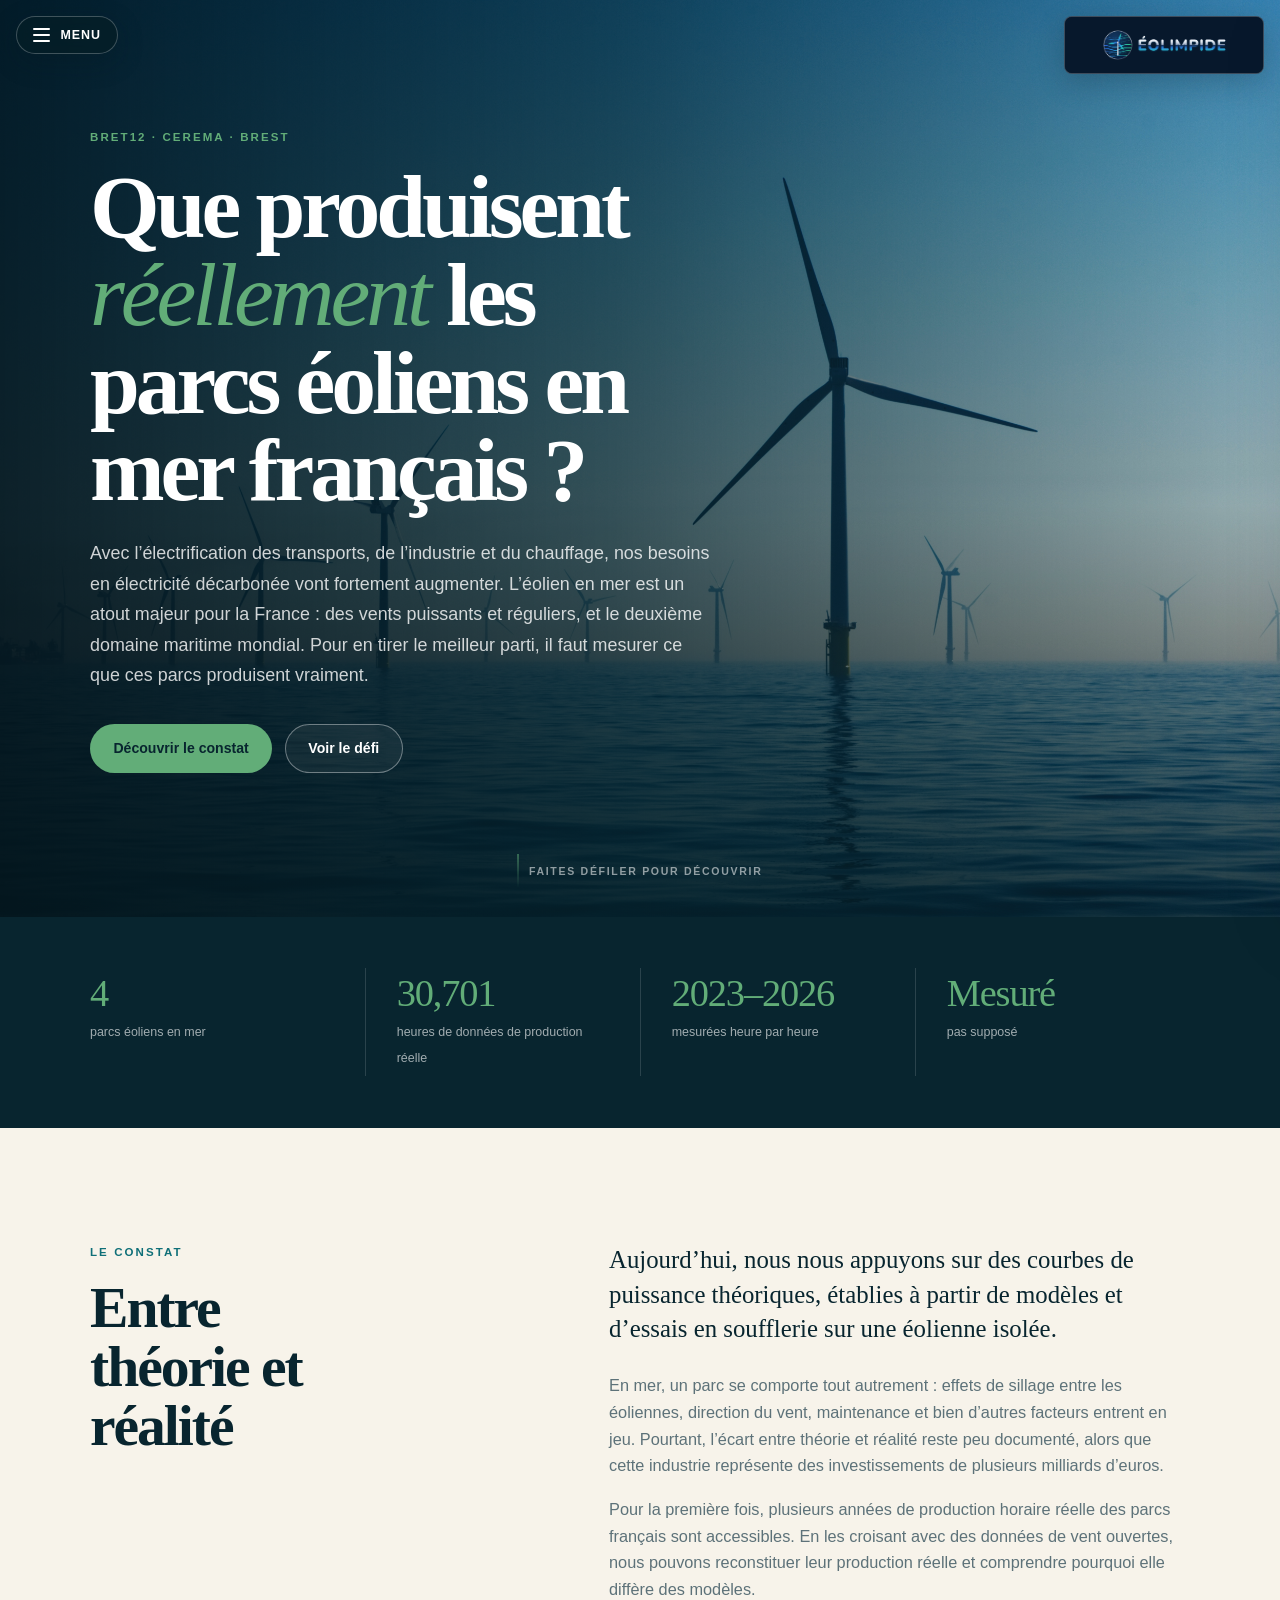
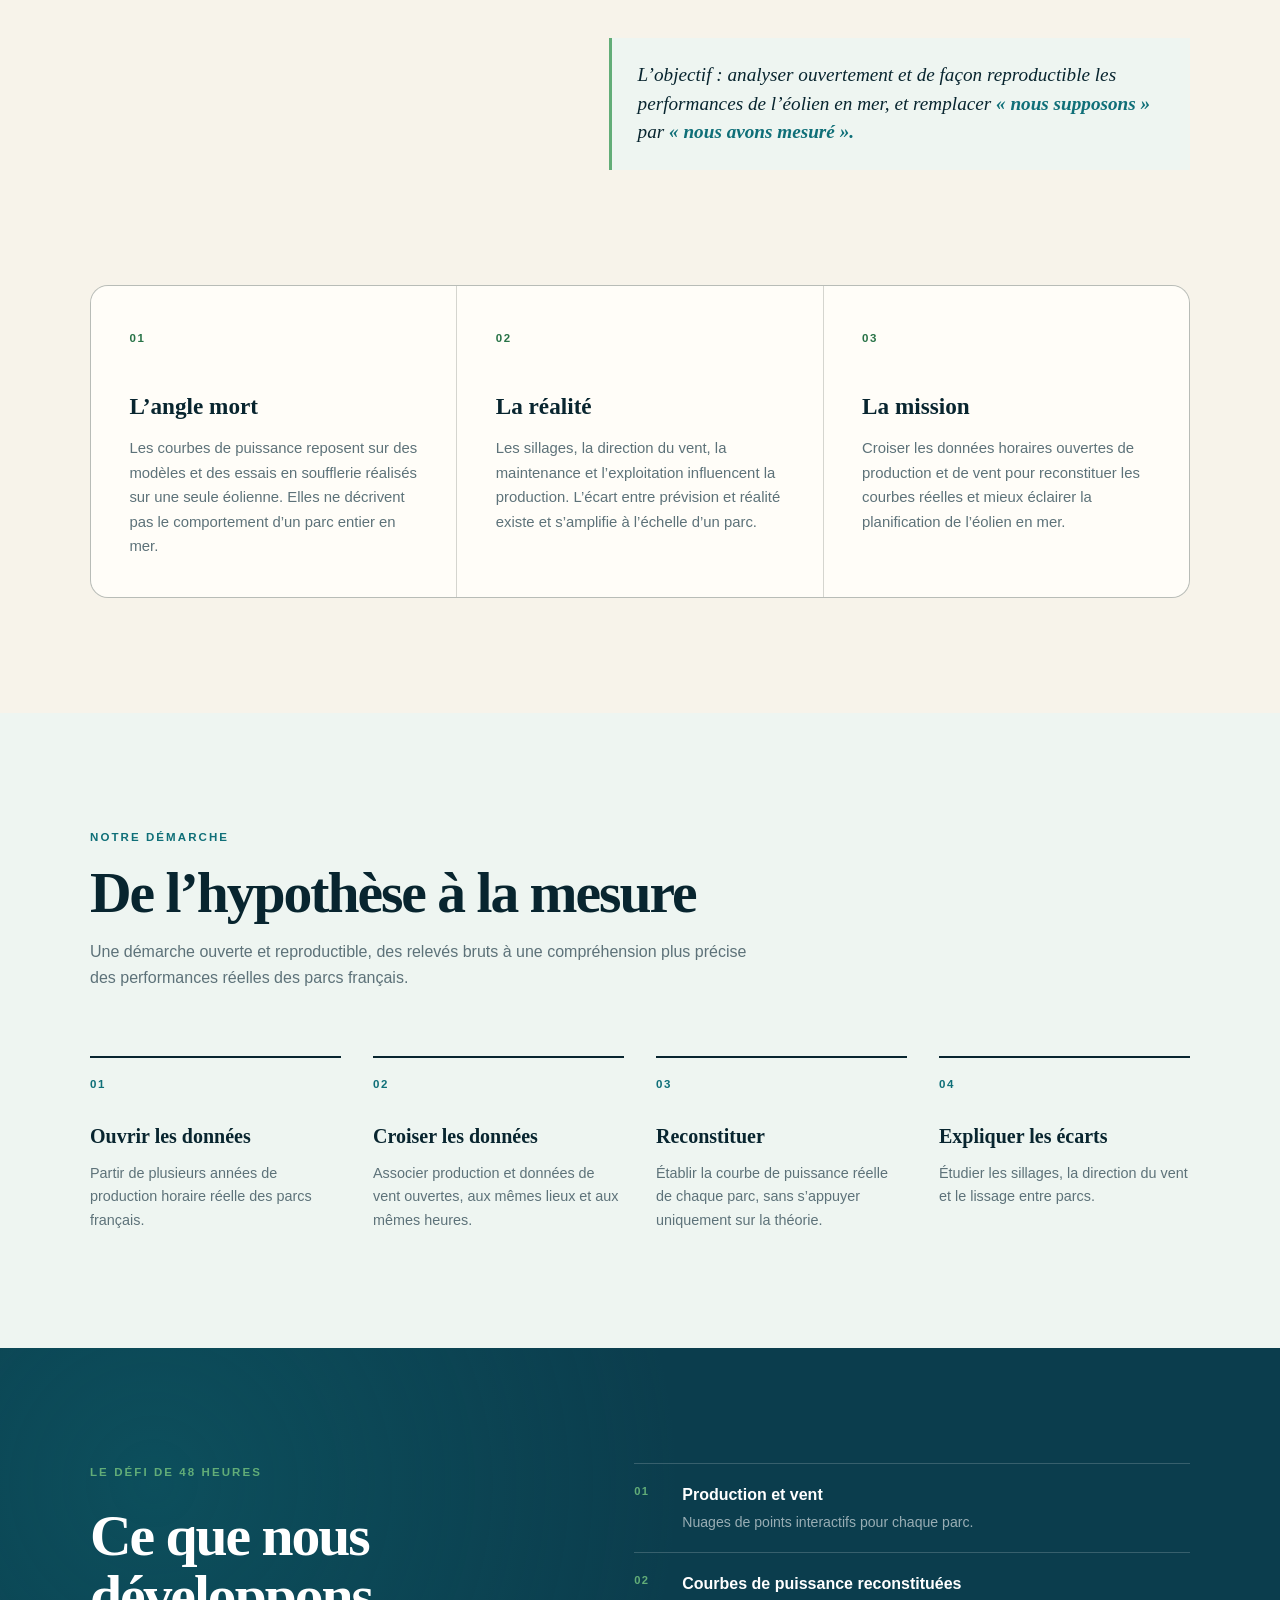
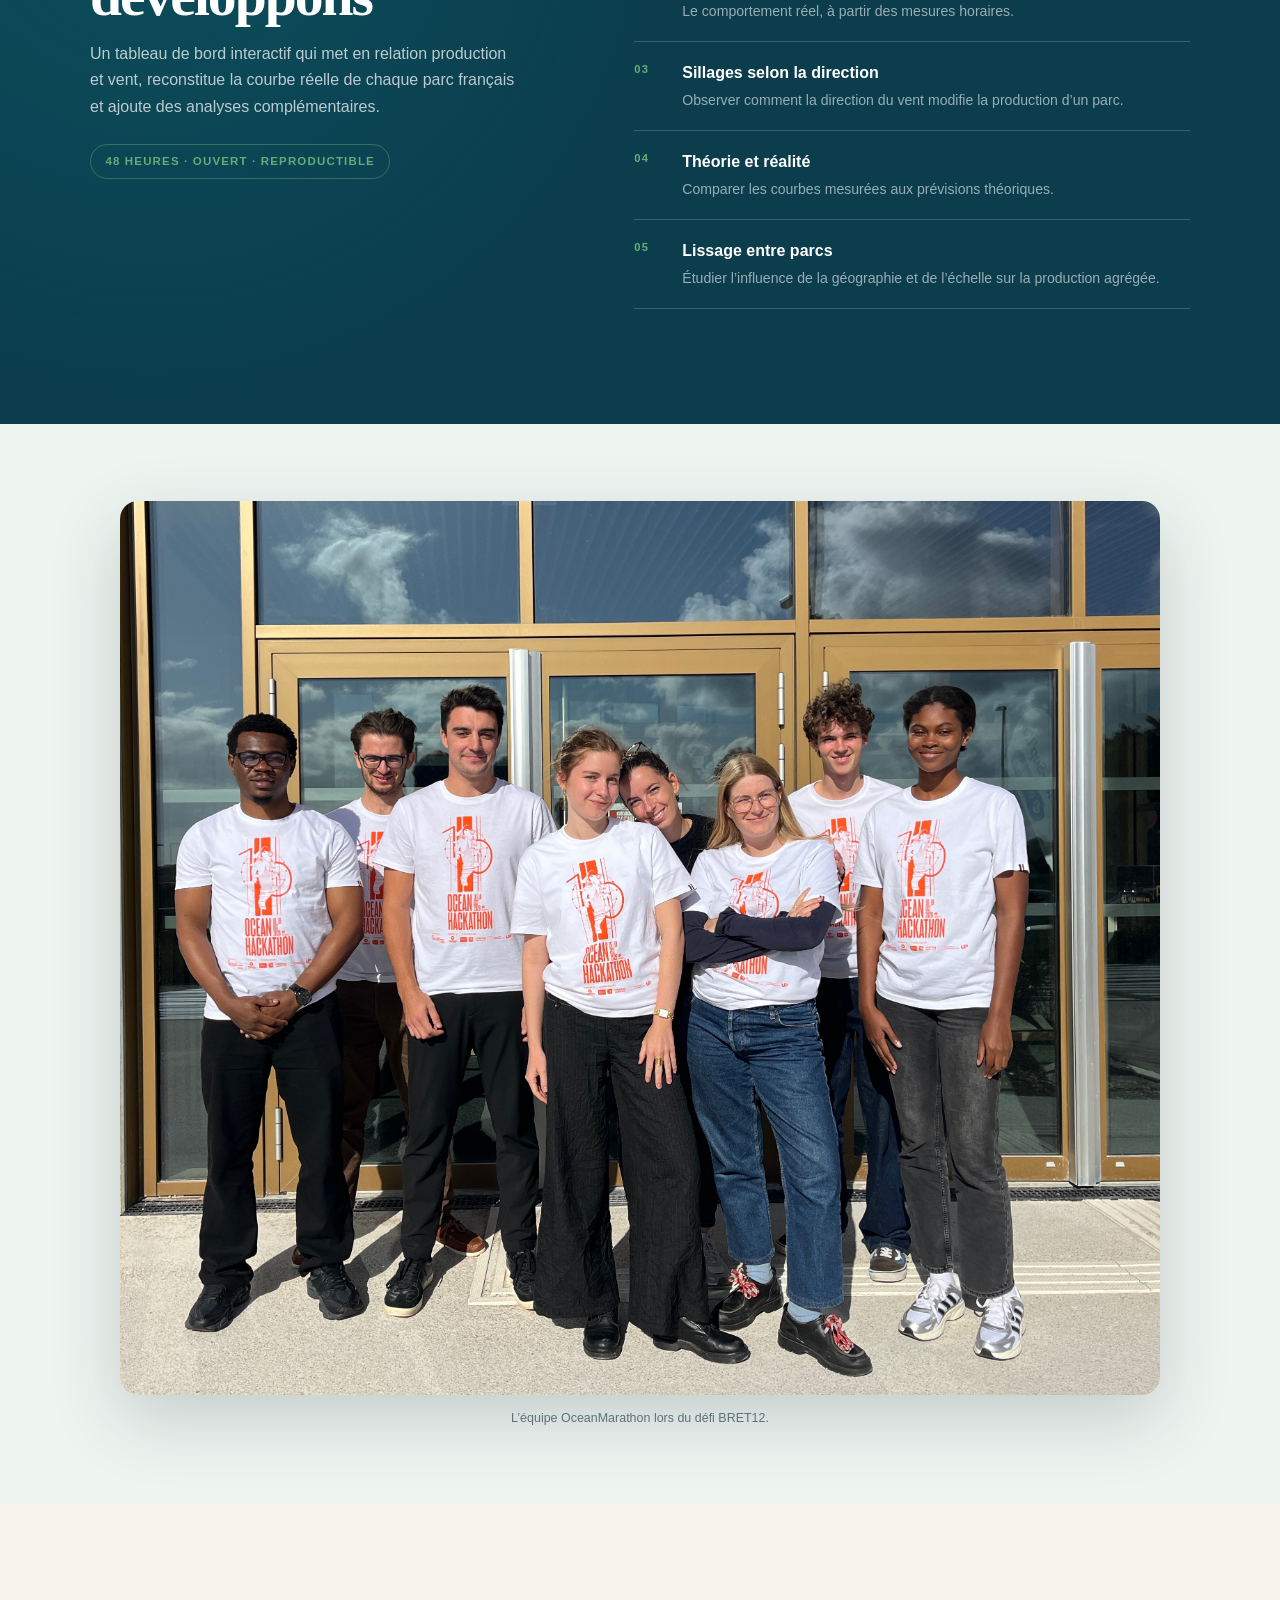
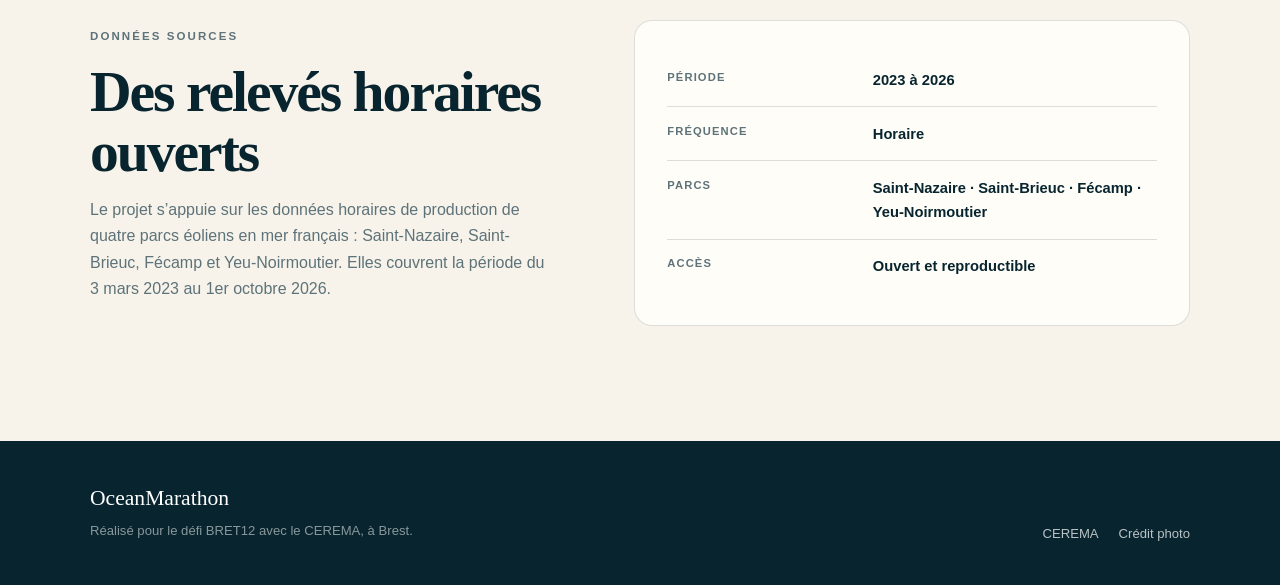
==== commit 2b648374: "Add team picture" ====
--- a/webpage/index.html
+++ b/webpage/index.html
@@ -280,6 +280,20 @@
       </div>
     </section>
 
+    <section class="team-photo-section" aria-label="Équipe du projet">
+      <div class="container">
+        <figure class="team-photo">
+          <img
+            src="Images/PHOTO%20GROUPE.jpg"
+            alt="L’équipe d’OceanMarathon réunie devant un bâtiment vitré"
+            loading="lazy"
+            decoding="async"
+          >
+          <figcaption>L’équipe OceanMarathon lors du défi BRET12.</figcaption>
+        </figure>
+      </div>
+    </section>
+
     <section class="section data" id="data">
       <div class="container data__grid">
         <div class="reveal">
--- a/webpage/styles.css
+++ b/webpage/styles.css
@@ -6,8 +6,8 @@
   --foam: #eef5f1;
   --sand: #f7f3ea;
   --paper: #fffdf8;
-  --accent: #f2b544;
-  --accent-deep: #c98a1f;
+  --accent: #62ad78;
+  --accent-deep: #287347;
   --text: #1c343d;
   --muted: #5d7279;
   --line: rgba(8, 37, 47, 0.14);
@@ -394,7 +394,7 @@
 }
 
 .button--primary:hover {
-  background: #ffc85c;
+  background: #78c58b;
 }
 
 .button--ghost {
@@ -632,7 +632,7 @@
 .badge {
   display: inline-block;
   padding: 0.45rem 0.9rem;
-  border: 1px solid rgba(242, 181, 68, 0.45);
+  border: 1px solid rgba(98, 173, 120, 0.45);
   border-radius: 999px;
   color: var(--accent);
   font-size: 0.72rem;
@@ -675,6 +675,31 @@
   margin: 0;
   color: rgba(255, 255, 255, 0.58);
   font-size: 0.88rem;
+}
+
+.team-photo-section {
+  padding-block: clamp(2.5rem, 6vw, 5rem);
+  background: var(--foam);
+}
+
+.team-photo {
+  max-width: 1040px;
+  margin: 0 auto;
+}
+
+.team-photo img {
+  display: block;
+  width: 100%;
+  height: auto;
+  border-radius: 18px;
+  box-shadow: var(--shadow);
+}
+
+.team-photo figcaption {
+  margin-top: 0.8rem;
+  color: var(--muted);
+  font-size: 0.78rem;
+  text-align: center;
 }
 
 .data__grid {
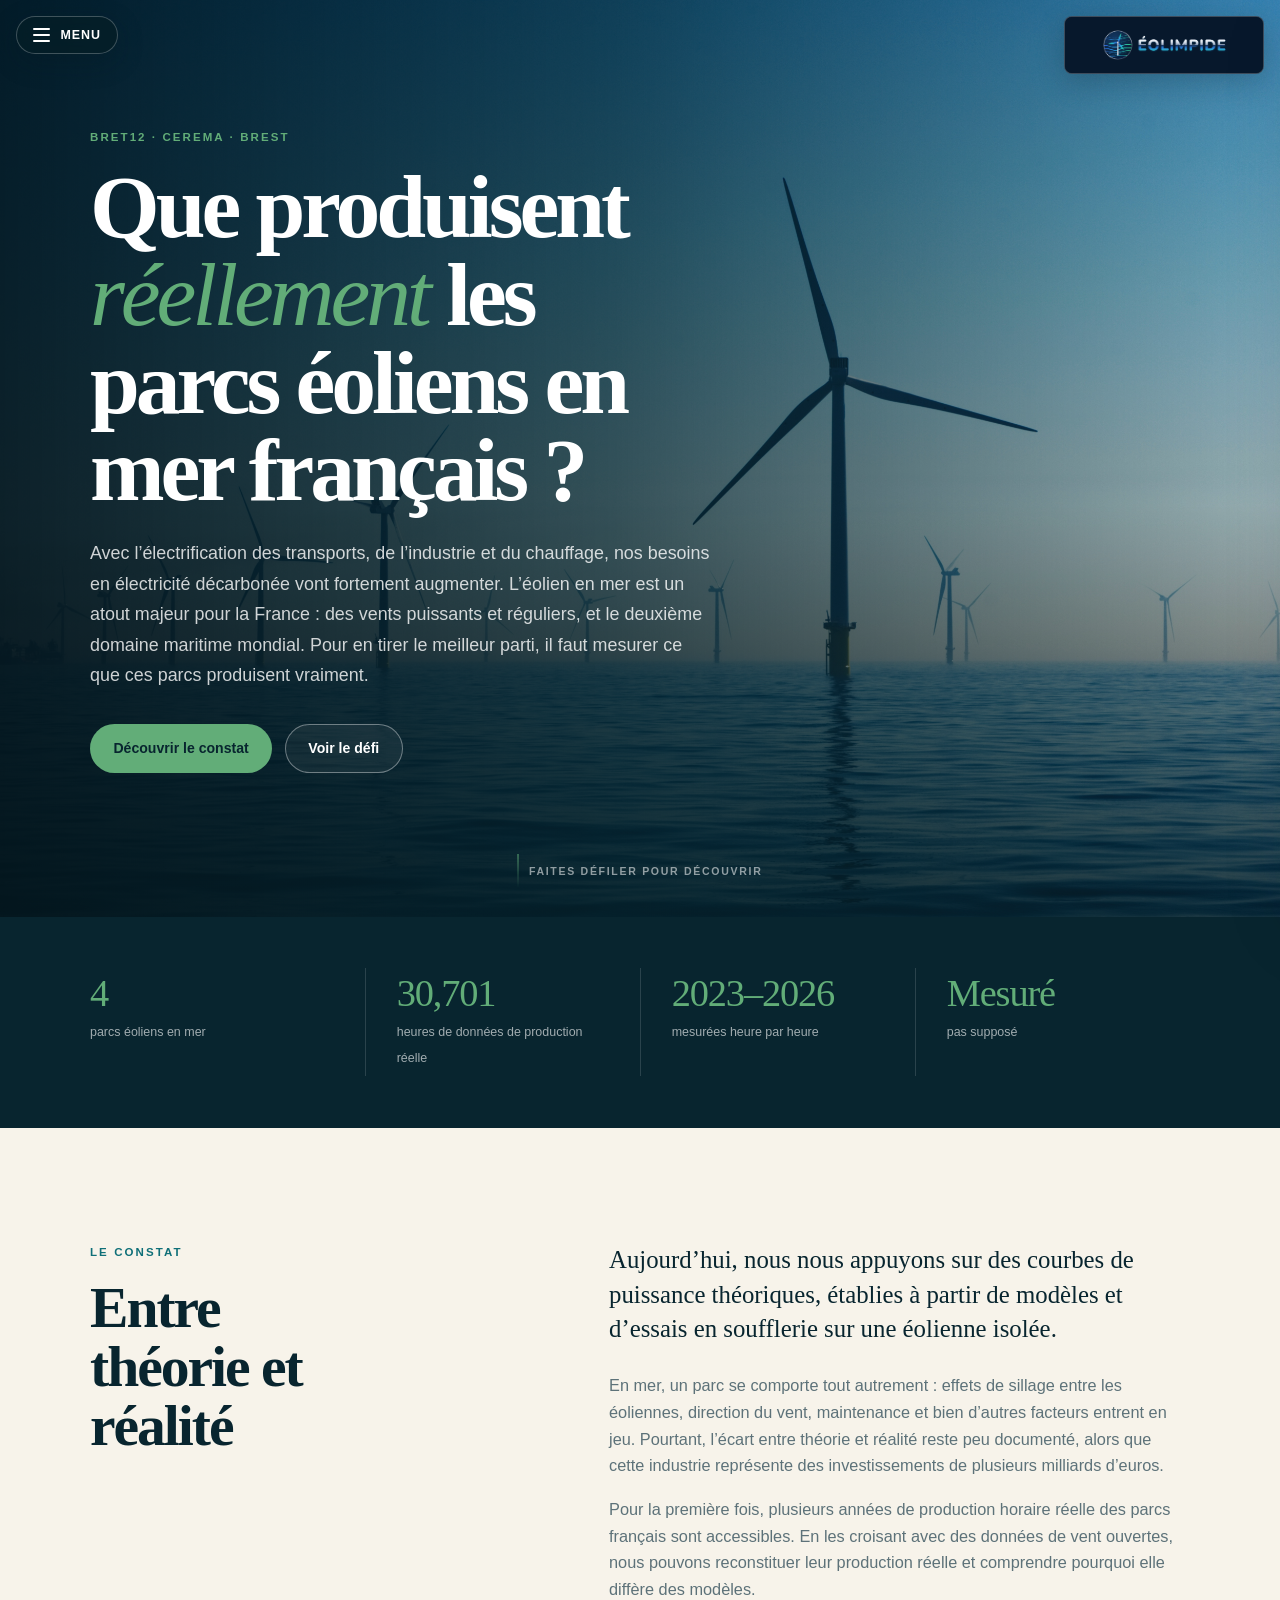
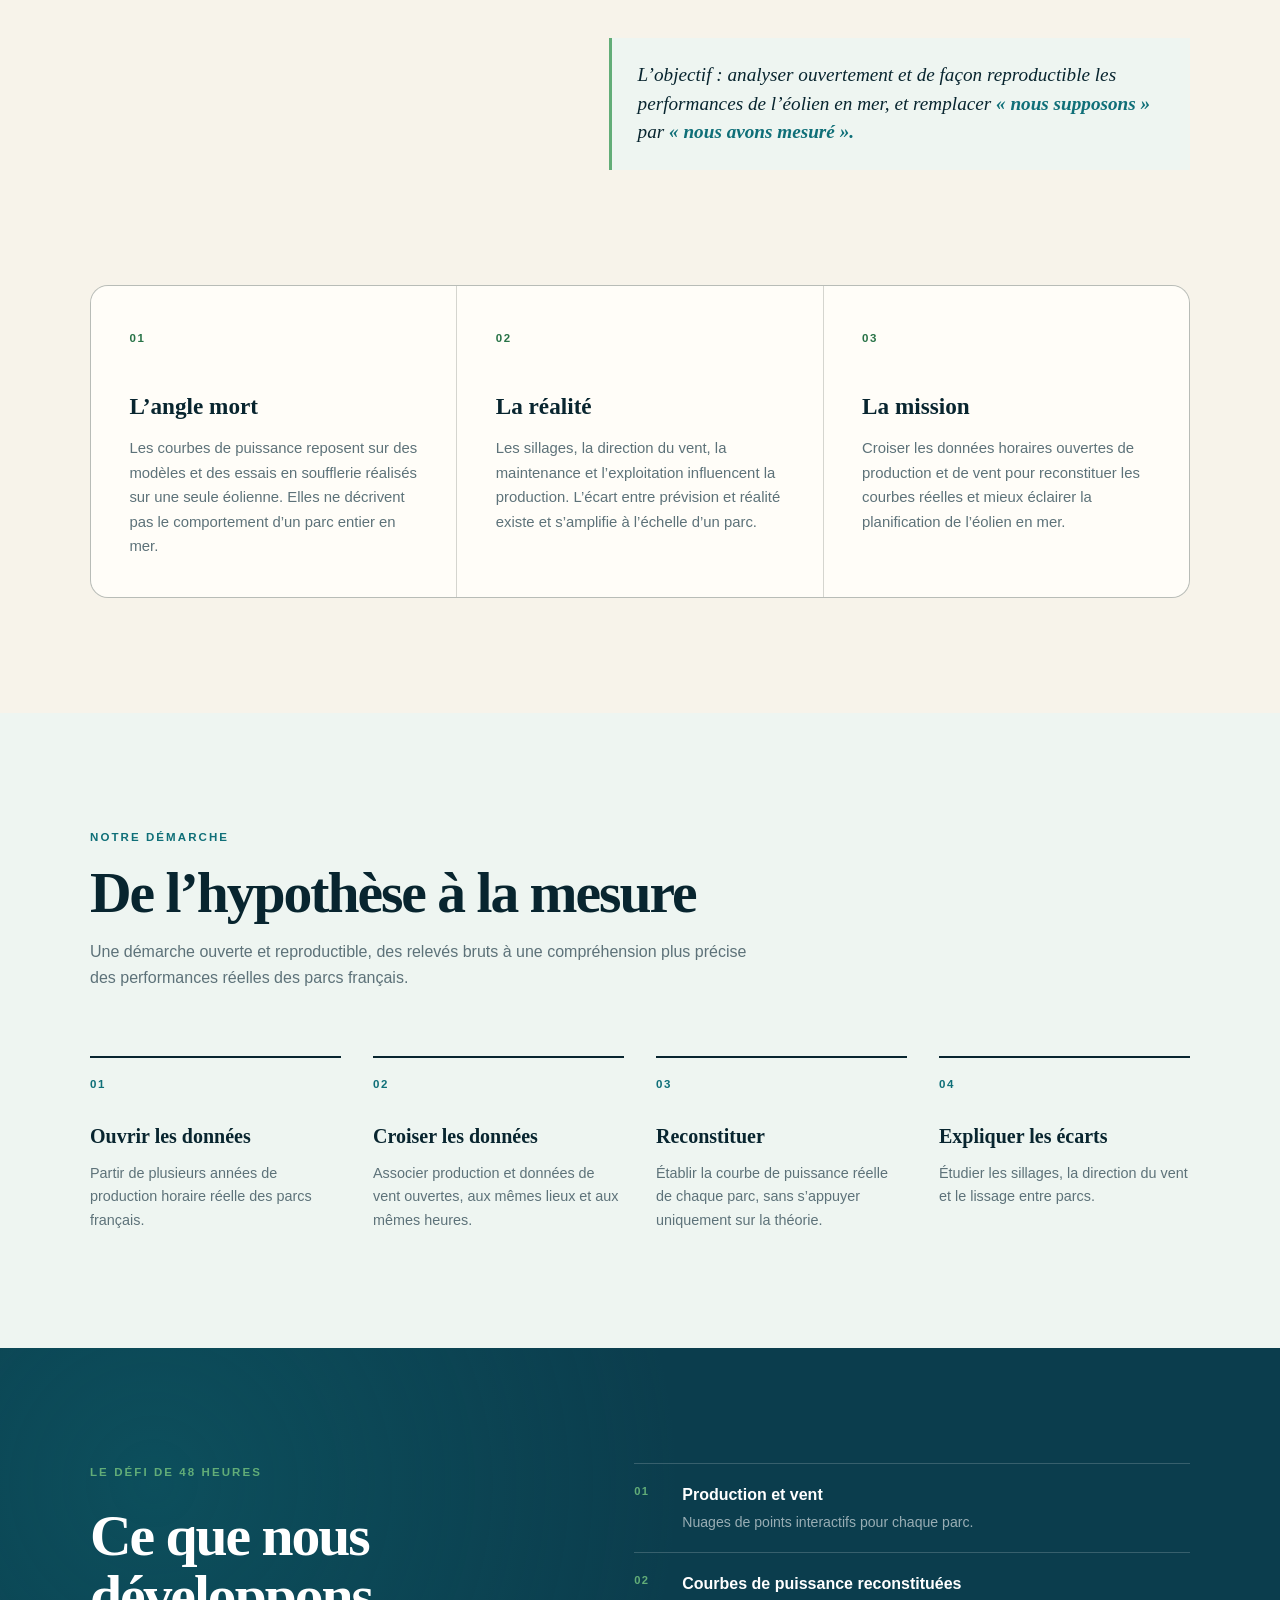
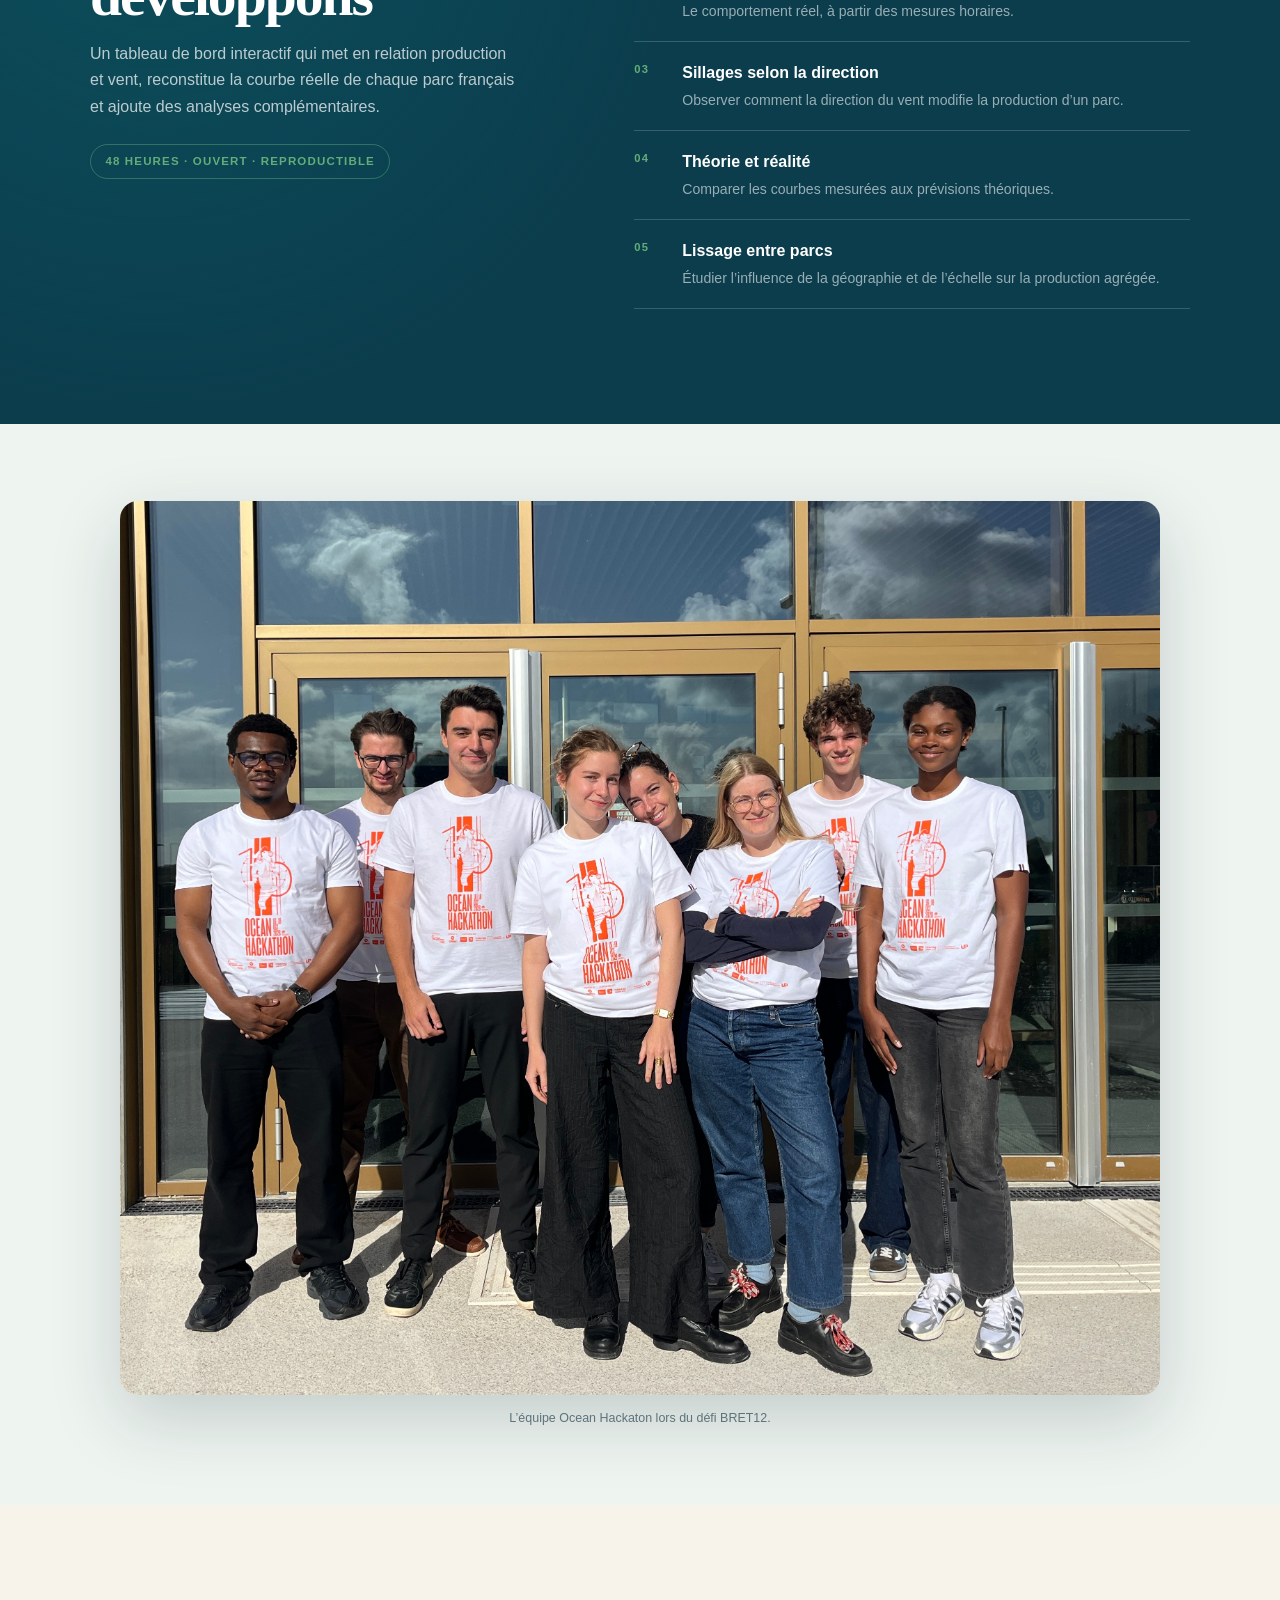
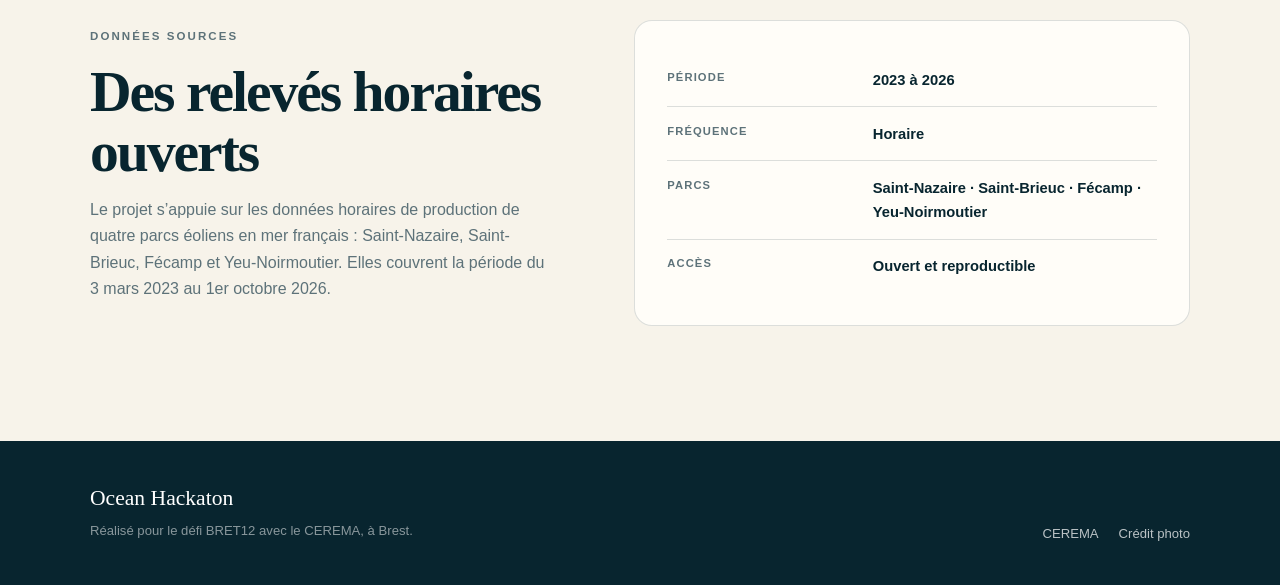
==== commit 1cb50e16: "Remove OceanMarathon" ====
--- a/webpage/index.html
+++ b/webpage/index.html
@@ -5,13 +5,13 @@
   <meta charset="UTF-8">
   <meta name="viewport" content="width=device-width, initial-scale=1.0">
   <meta name="description"
-    content="OceanMarathon — une exploration ouverte et reproductible des performances réelles des parcs éoliens en mer français.">
-  <title>OceanMarathon — La production réelle de l’éolien en mer français</title>
+    content="Ocean Hackaton — une exploration ouverte et reproductible des performances réelles des parcs éoliens en mer français.">
+  <title>Ocean Hackaton — La production réelle de l’éolien en mer français</title>
   <link rel="stylesheet" href="styles.css">
 </head>
 
 <body>
-  <a class="site-brand" href="index.html" aria-label="Accueil OceanMarathon">
+  <a class="site-brand" href="index.html" aria-label="Accueil Ocean Hackaton">
     <img src="Images/mais%20combien%20produit%20un%20parc%20e%CC%81olien%20en%20mer%20.png" alt="Logo ÉOLIMPIDE">
   </a>
   <button class="panel-toggle" id="panelToggle" type="button" aria-controls="sidePanel" aria-expanded="false"
@@ -29,7 +29,7 @@
   <aside class="side-panel" id="sidePanel" aria-label="Menu du projet" aria-hidden="true">
     <div class="side-panel__inner">
       <p class="eyebrow">BRET12 · CEREMA</p>
-      <h2 class="side-panel__title">OceanMarathon</h2>
+      <h2 class="side-panel__title">Ocean Hackaton</h2>
       <p class="side-panel__lead">Passer des hypothèses sur l’éolien en mer à des mesures réelles.</p>
 
       <nav class="side-nav" aria-label="Navigation sur cette page">
@@ -285,11 +285,11 @@
         <figure class="team-photo">
           <img
             src="Images/PHOTO%20GROUPE.jpg"
-            alt="L’équipe d’OceanMarathon réunie devant un bâtiment vitré"
+            alt="L’équipe d’Ocean Hackaton réunie devant un bâtiment vitré"
             loading="lazy"
             decoding="async"
           >
-          <figcaption>L’équipe OceanMarathon lors du défi BRET12.</figcaption>
+          <figcaption>L’équipe Ocean Hackaton lors du défi BRET12.</figcaption>
         </figure>
       </div>
     </section>
@@ -330,7 +330,7 @@
   <footer class="footer">
     <div class="container footer__inner">
       <div>
-        <p class="footer__brand">OceanMarathon</p>
+        <p class="footer__brand">Ocean Hackaton</p>
         <p>Réalisé pour le défi BRET12 avec le CEREMA, à Brest.</p>
       </div>
       <div class="footer__links">
